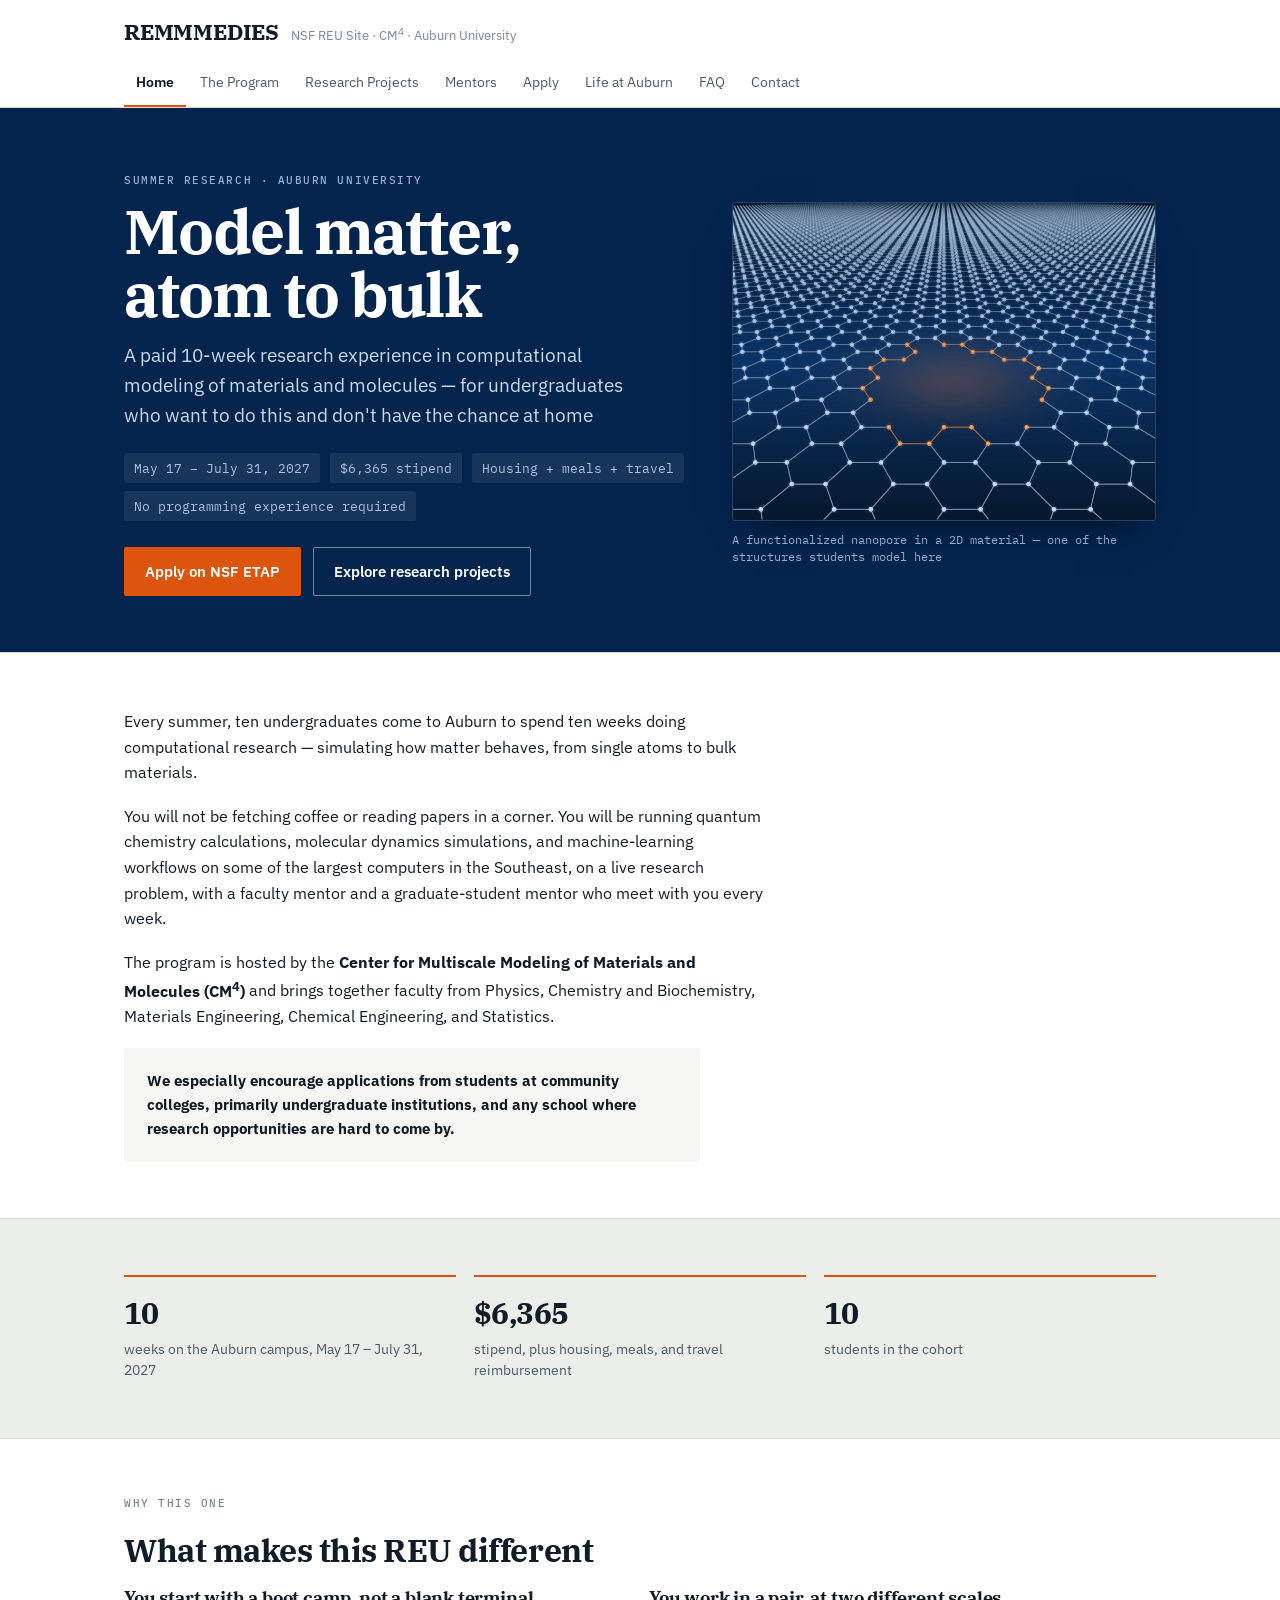
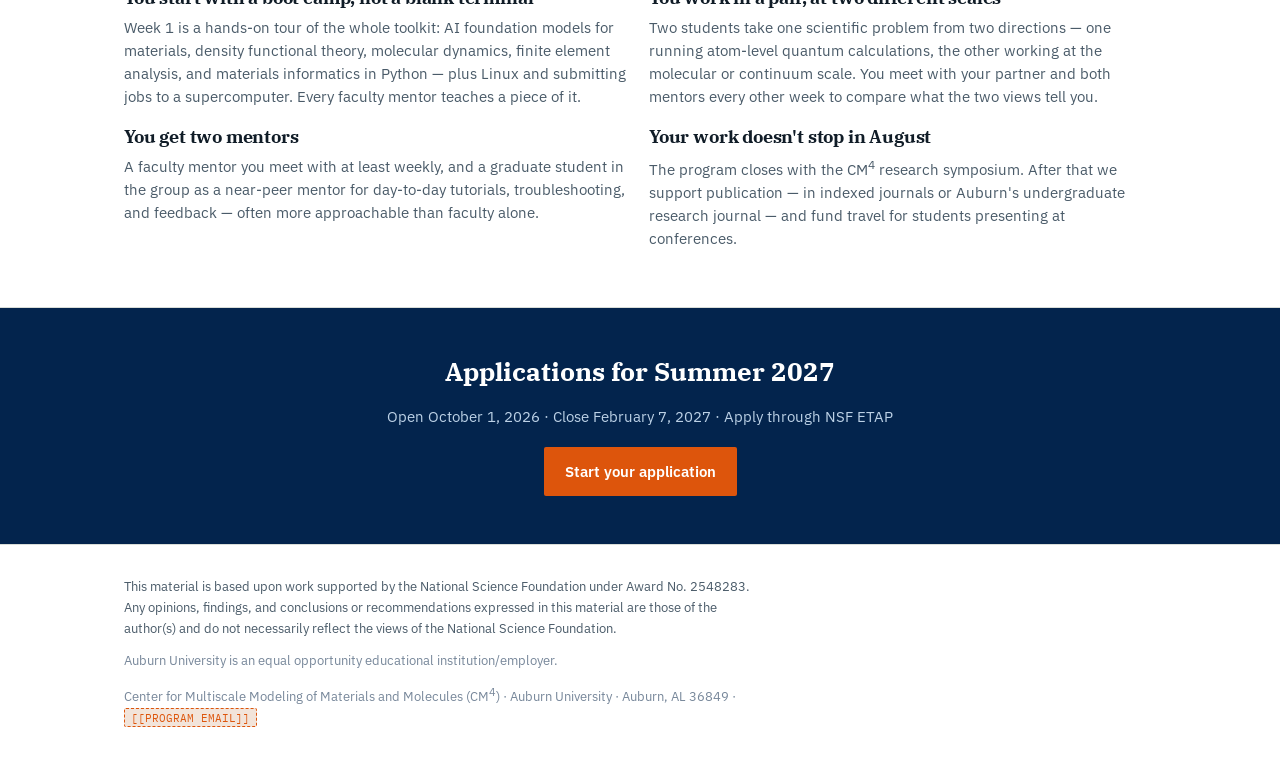
==== index.html @ 00c3725d "Add files via upload" ====
<!doctype html>
<html lang="en">
<head>
<meta charset="utf-8">
<meta name="viewport" content="width=device-width, initial-scale=1">
<title>REMMMEDIES REU at Auburn University · REMMMEDIES REU</title>
<meta name="description" content="A paid 10-week NSF REU in computational modeling of materials and molecules at Auburn University. $6,365 stipend, housing, meals and travel. No programming experience required.">
<meta property="og:title" content="REMMMEDIES REU at Auburn University · REMMMEDIES REU">
<meta property="og:description" content="A paid 10-week NSF REU in computational modeling of materials and molecules at Auburn University. $6,365 stipend, housing, meals and travel. No programming experience required.">
<meta property="og:type" content="website">
<meta name="theme-color" content="#03244D">
<link rel="icon" href="assets/img/favicon.svg" type="image/svg+xml">
<link rel="preconnect" href="https://fonts.googleapis.com">
<link rel="preconnect" href="https://fonts.gstatic.com" crossorigin>
<link rel="stylesheet" href="https://fonts.googleapis.com/css2?family=IBM+Plex+Mono:wght@400;500;600&family=IBM+Plex+Sans:wght@400;500;600;700&family=IBM+Plex+Serif:wght@400;600;700&display=swap">
<link rel="stylesheet" href="assets/css/site.css">
</head>
<body>
<a class="skip" href="#main">Skip to content</a>
<header class="mast">
  <div class="mast-inner">
    <a class="brand" href="index.html">
      <span class="mark">REMMMEDIES</span>
      <span class="sub">NSF REU Site · CM<sup>4</sup> · Auburn University</span>
    </a>
    <nav class="tabs" aria-label="Main">
      <a href="index.html" aria-current="page">Home</a>
      <a href="program.html">The Program</a>
      <a href="research.html">Research Projects</a>
      <a href="mentors.html">Mentors</a>
      <a href="apply.html">Apply</a>
      <a href="life.html">Life at Auburn</a>
      <a href="faq.html">FAQ</a>
      <a href="contact.html">Contact</a>
    </nav>
  </div>
</header>
<main id="main">

<div class="hero">
  <div class="hero-inner">
    <div>
      <p class="eyebrow">Summer research · Auburn University</p>
      <h1>Model matter,<br>atom to bulk</h1>
      <p class="tag">A paid 10-week research experience in computational modeling of materials and molecules — for undergraduates who want to do this and don't have the chance at home</p>
      <p class="factline">
        <span>May 17 &ndash; July 31, 2027</span>
        <span>$6,365 stipend</span>
        <span>Housing + meals + travel</span>
        <span>No programming experience required</span>
      </p>
      <p class="cta-row">
        <a class="btn btn-primary" href="apply.html">Apply on NSF ETAP</a>
        <a class="btn btn-ghost" href="research.html">Explore research projects</a>
      </p>
    </div>
    <figure class="heroart">
      <img src="assets/img/hero-lattice.jpg" width="1600" height="1200"
           alt="A rendered two-dimensional honeycomb lattice seen in perspective, with a circular nanopore at its centre whose rim atoms are chemically passivated.">
      <figcaption>A functionalized nanopore in a 2D material — one of the structures students model here</figcaption>
    </figure>
  </div>
</div>

<section class="band paper">
  <div class="wrap stack">
    <div class="narrow stack">
      <p>Every summer, ten undergraduates come to Auburn to spend ten weeks doing computational research — simulating how matter behaves, from single atoms to bulk materials.</p>
      <p>You will not be fetching coffee or reading papers in a corner. You will be running quantum chemistry calculations, molecular dynamics simulations, and machine-learning workflows on some of the largest computers in the Southeast, on a live research problem, with a faculty mentor and a graduate-student mentor who meet with you every week.</p>
      <p>The program is hosted by the <strong>Center for Multiscale Modeling of Materials and Molecules (CM<sup>4</sup>)</strong> and brings together faculty from Physics, Chemistry and Biochemistry, Materials Engineering, Chemical Engineering, and Statistics.</p>
    </div>
    <div class="callout warm narrow">
      <p><strong>We especially encourage applications from students at community colleges, primarily undergraduate institutions, and any school where research opportunities are hard to come by.</strong></p>
    </div>
  </div>
</section>

<section class="band tint">
  <div class="wrap">
    <div class="grid g3">
      <div class="stat"><span class="n">10</span><span class="l">weeks on the Auburn campus, May 17 &ndash; July 31, 2027</span></div>
      <div class="stat"><span class="n">$6,365</span><span class="l">stipend, plus housing, meals, and travel reimbursement</span></div>
      <div class="stat"><span class="n">10</span><span class="l">students in the cohort</span></div>
    </div>
  </div>
</section>

<section class="band paper">
  <div class="wrap stack">
    <p class="eyebrow">Why this one</p>
    <h2 class="sec">What makes this REU different</h2>
    <div class="grid g2">
      <div class="point">
        <h3>You start with a boot camp, not a blank terminal</h3>
        <p>Week 1 is a hands-on tour of the whole toolkit: AI foundation models for materials, density functional theory, molecular dynamics, finite element analysis, and materials informatics in Python — plus Linux and submitting jobs to a supercomputer. Every faculty mentor teaches a piece of it.</p>
      </div>
      <div class="point">
        <h3>You work in a pair, at two different scales</h3>
        <p>Two students take one scientific problem from two directions — one running atom-level quantum calculations, the other working at the molecular or continuum scale. You meet with your partner and both mentors every other week to compare what the two views tell you.</p>
      </div>
      <div class="point">
        <h3>You get two mentors</h3>
        <p>A faculty mentor you meet with at least weekly, and a graduate student in the group as a near-peer mentor for day-to-day tutorials, troubleshooting, and feedback — often more approachable than faculty alone.</p>
      </div>
      <div class="point">
        <h3>Your work doesn't stop in August</h3>
        <p>The program closes with the CM<sup>4</sup> research symposium. After that we support publication — in indexed journals or Auburn's undergraduate research journal — and fund travel for students presenting at conferences.</p>
      </div>
    </div>
  </div>
</section>

<section class="ctaband">
  <div class="wrap stack">
    <h2>Applications for Summer 2027</h2>
    <p>Open October 1, 2026 · Close February 7, 2027 · Apply through NSF ETAP</p>
    <p><a class="btn btn-primary" href="apply.html">Start your application</a></p>
  </div>
</section>
</main>
<footer class="site">
  <div class="wrap">
    <p class="ack">This material is based upon work supported by the National Science Foundation under Award No. 2548283. Any opinions, findings, and conclusions or recommendations expressed in this material are those of the author(s) and do not necessarily reflect the views of the National Science Foundation.</p>
    <p>Auburn University is an equal opportunity educational institution/employer.</p>
    <p>Center for Multiscale Modeling of Materials and Molecules (CM<sup>4</sup>) · Auburn University · Auburn, AL 36849 · <span class="ph">[[PROGRAM EMAIL]]</span></p>
  </div>
</footer>
</body>
</html>
---- assets/css/site.css ----
/* ==========================================================================
   REMMMEDIES REU — site styles
   Palette: Auburn navy #03244D, Auburn orange #DD550C, cool-neutral grounds.
   Type:    IBM Plex Serif (headings) / IBM Plex Sans (body) / IBM Plex Mono (data)
   Themes:  light by default, dark via prefers-color-scheme.
   ========================================================================== */

:root{
  --ground:#F6F6F3;
  --surface:#FFFFFF;
  --surface-2:#ECEEEA;
  --ink:#101C27;
  --ink-2:#4A5B69;
  --ink-3:#77879A;
  --navy:#03244D;
  --orange:#DD550C;
  --orange-hover:#C44A09;
  --orange-soft:#F2E4DA;
  --rule:#D9DDD8;
  --rule-strong:#B9C0BC;
  --hero-bg:#03244D;
  --link:#0C3A73;
  --maxw:1080px;
}

@media (prefers-color-scheme: dark){
  :root{
    --ground:#0B131A;
    --surface:#121C25;
    --surface-2:#182430;
    --ink:#E7ECEF;
    --ink-2:#A8B6C1;
    --ink-3:#7D8D9B;
    --navy:#8FB6E8;
    --orange:#FF8447;
    --orange-hover:#FF9A67;
    --orange-soft:#33221A;
    --rule:#243441;
    --rule-strong:#33475A;
    --hero-bg:#0A1E33;
    --link:#8FB6E8;
  }
}

*{box-sizing:border-box}

html{scroll-behavior:smooth}
@media (prefers-reduced-motion:reduce){
  html{scroll-behavior:auto}
  *{animation:none !important;transition:none !important}
}

body{
  margin:0;
  background:var(--ground);
  color:var(--ink);
  font-family:"IBM Plex Sans",-apple-system,BlinkMacSystemFont,"Segoe UI",Roboto,sans-serif;
  font-size:16px;
  line-height:1.6;
  -webkit-font-smoothing:antialiased;
}

h1,h2,h3,h4{
  font-family:"IBM Plex Serif",Georgia,"Times New Roman",serif;
  margin:0;line-height:1.2;text-wrap:balance;
}
p{margin:0}
img{max-width:100%;height:auto}

a{color:var(--link);text-decoration-thickness:1px;text-underline-offset:2px}
a:hover{text-decoration-thickness:2px}

:focus-visible{outline:2px solid var(--orange);outline-offset:3px;border-radius:2px}

.visually-hidden{
  position:absolute;width:1px;height:1px;padding:0;margin:-1px;
  overflow:hidden;clip:rect(0 0 0 0);white-space:nowrap;border:0;
}

.skip{
  position:absolute;left:-9999px;top:0;z-index:100;
  background:var(--orange);color:#fff;padding:10px 16px;font-weight:600;
}
.skip:focus{left:0}

/* ---------- layout helpers ---------- */
.wrap{max-width:var(--maxw);margin:0 auto;padding:0 24px}
.stack{display:flex;flex-direction:column;gap:18px}
.narrow{max-width:64ch}
.grid{display:grid;gap:18px}
.g2{grid-template-columns:1fr}
.g3{grid-template-columns:1fr}
.g4{grid-template-columns:repeat(2,1fr)}
@media(min-width:700px){
  .g2{grid-template-columns:1fr 1fr}
  .g3{grid-template-columns:repeat(3,1fr)}
}
@media(min-width:900px){
  .g4{grid-template-columns:repeat(4,1fr)}
}

.eyebrow{
  font-family:"IBM Plex Mono",ui-monospace,SFMono-Regular,Menlo,monospace;
  font-size:11px;font-weight:500;letter-spacing:.14em;
  text-transform:uppercase;color:var(--ink-3);
}
h1.sec,h2.sec{font-size:clamp(24px,3.2vw,32px);letter-spacing:-.015em}
h3.sub{font-size:19px;letter-spacing:-.01em}
.lede{font-size:18px;color:var(--ink-2);max-width:62ch}
.fineprint{font-size:13px;color:var(--ink-3)}

/* ---------- masthead ---------- */
.mast{
  background:var(--surface);
  border-bottom:1px solid var(--rule);
  position:sticky;top:0;z-index:20;
}
.mast-inner{
  max-width:var(--maxw);margin:0 auto;padding:14px 24px 0;
  display:flex;flex-direction:column;gap:12px;
}
.brand{
  display:flex;align-items:baseline;gap:12px;flex-wrap:wrap;
  text-decoration:none;color:inherit;
}
.brand:hover{text-decoration:none}
.brand .mark{
  font-family:"IBM Plex Serif",serif;font-weight:700;font-size:22px;
  letter-spacing:-.01em;color:var(--ink);
}
.brand .sub{font-size:12.5px;color:var(--ink-3)}

nav.tabs{display:flex;gap:2px;overflow-x:auto;scrollbar-width:none;-webkit-overflow-scrolling:touch}
nav.tabs::-webkit-scrollbar{display:none}
nav.tabs a{
  font-size:14px;color:var(--ink-2);text-decoration:none;
  padding:10px 12px 11px;white-space:nowrap;
  border-bottom:2px solid transparent;
}
nav.tabs a:hover{color:var(--ink);text-decoration:none}
nav.tabs a[aria-current="page"]{color:var(--ink);border-bottom-color:var(--orange);font-weight:600}

/* ---------- bands ---------- */
.band{padding:56px 0;border-bottom:1px solid var(--rule)}
.band.tint{background:var(--surface-2)}
.band.paper{background:var(--surface)}

/* ---------- hero ---------- */
.hero{background:var(--hero-bg);border-bottom:1px solid var(--rule)}
.hero-inner{
  max-width:var(--maxw);margin:0 auto;padding:52px 24px 44px;
  display:grid;gap:34px;grid-template-columns:1fr;
}
@media(min-width:900px){
  .hero-inner{grid-template-columns:1.15fr .85fr;align-items:center;padding:64px 24px 56px}
}
.hero .eyebrow{color:#93B4D8}
.hero h1{font-size:clamp(38px,6vw,62px);letter-spacing:-.03em;color:#fff;line-height:1.02;margin-top:10px}
.hero .tag{font-size:19px;color:#CBDAEA;max-width:46ch;margin-top:14px}

.factline{
  display:flex;flex-wrap:wrap;gap:8px 10px;margin-top:22px;
  font-family:"IBM Plex Mono",monospace;font-size:12.5px;color:#A9C4DE;
}
.factline > span{background:rgba(255,255,255,.08);padding:5px 10px;border-radius:2px}
.hero .factline .ph{background:rgba(221,85,12,.18);color:#FFB489;border-color:#FFB489}

.cta-row{display:flex;flex-wrap:wrap;gap:12px;margin-top:26px}

.btn{
  display:inline-block;font-size:14.5px;font-weight:600;font-family:inherit;
  padding:12px 20px;border-radius:2px;text-decoration:none;
  border:1px solid transparent;cursor:pointer;
}
.btn:hover{text-decoration:none}
.btn-primary{background:var(--orange);color:#fff}
.btn-primary:hover{background:var(--orange-hover);color:#fff}
.btn-ghost{background:transparent;color:#fff;border-color:rgba(255,255,255,.45)}
.btn-ghost:hover{background:rgba(255,255,255,.1);color:#fff}

/* ---------- hero artwork ---------- */
.heroart{margin:0;display:flex;flex-direction:column;gap:10px}
.heroart img{
  display:block;width:100%;height:auto;border-radius:3px;
  border:1px solid rgba(255,255,255,.14);
  box-shadow:0 18px 40px -22px rgba(0,0,0,.75);
}
.heroart figcaption{
  font-family:"IBM Plex Mono",monospace;font-size:11.5px;line-height:1.5;
  color:#8FAECD;
}

/* ---------- scale ladder ---------- */
.ladder{
  border:1px solid rgba(255,255,255,.16);
  background:rgba(255,255,255,.04);
  padding:20px;border-radius:3px;
}
.ladder .cap{
  font-family:"IBM Plex Mono",monospace;font-size:10.5px;letter-spacing:.12em;
  text-transform:uppercase;color:#8FAECD;margin-bottom:14px;
}
.rung{
  display:grid;grid-template-columns:74px 1fr;gap:12px;align-items:center;
  padding:9px 0;border-top:1px solid rgba(255,255,255,.1);
}
.rung:first-of-type{border-top:0}
.rung .u{font-family:"IBM Plex Mono",monospace;font-size:11.5px;color:#8FAECD;text-align:right}
.rung .m{font-size:13.5px;color:#E4EDF6}
.rung .m em{
  display:block;font-style:normal;font-size:11.5px;color:#93B4D8;
  font-family:"IBM Plex Mono",monospace;
}

/* ---------- stats ---------- */
.stat{border-top:2px solid var(--orange);padding-top:12px;display:flex;flex-direction:column}
.stat .n{
  font-family:"IBM Plex Serif",serif;font-size:30px;font-weight:700;
  letter-spacing:-.02em;font-variant-numeric:tabular-nums;
}
.stat .l{font-size:13.5px;color:var(--ink-2);margin-top:2px}

/* ---------- points ---------- */
.point{display:flex;flex-direction:column;gap:7px}
.point h3{font-size:18px;letter-spacing:-.01em}
.point p{font-size:14.5px;color:var(--ink-2)}

/* ---------- project / step cards ---------- */
.proj{
  background:var(--surface);border:1px solid var(--rule);border-radius:3px;
  padding:20px;display:flex;flex-direction:column;gap:10px;
}
.band.paper .proj{background:var(--ground)}
.proj .num{font-family:"IBM Plex Mono",monospace;font-size:11px;letter-spacing:.12em;color:var(--orange)}
.proj h3{font-size:17.5px;line-height:1.25}
.proj .who{font-size:13px;color:var(--ink-2)}
.proj .meth{font-family:"IBM Plex Mono",monospace;font-size:11.5px;color:var(--ink-3);line-height:1.5}
.proj .d{font-size:14px;color:var(--ink-2)}

/* ---------- people ---------- */
.peoplecol{display:flex;flex-direction:column}
.person{display:flex;gap:14px;align-items:flex-start;padding:14px 0;border-top:1px solid var(--rule)}
.person:first-child{border-top:0}
.avatar{
  width:44px;height:44px;flex:none;border-radius:50%;
  background:var(--surface-2);border:1px solid var(--rule-strong);
  display:grid;place-items:center;
  font-family:"IBM Plex Mono",monospace;font-size:13px;font-weight:600;color:var(--ink-3);
}
.band.tint .avatar{background:var(--surface)}
.pbody{display:flex;flex-direction:column}
.person .nm{font-weight:600;font-size:15px}
.person .rl{font-size:13px;color:var(--ink-3)}
.person .bi{font-size:13.5px;color:var(--ink-2);margin-top:4px}

.lead-card{
  background:var(--surface);border:1px solid var(--rule);
  border-left:3px solid var(--orange);border-radius:2px;padding:16px 18px;
}
.lead-card .nm{font-weight:600;font-size:15px}
.lead-card .role{
  color:var(--orange);font-family:"IBM Plex Mono",monospace;font-size:11.5px;
  letter-spacing:.08em;text-transform:uppercase;margin:4px 0 8px;
}
.lead-card .bi{font-size:13.5px;color:var(--ink-2)}

/* ---------- tables ---------- */
.tablewrap{overflow-x:auto;border:1px solid var(--rule);border-radius:3px;background:var(--surface)}
.band.paper .tablewrap{background:var(--ground)}
table{border-collapse:collapse;width:100%;min-width:600px;font-size:14px}
th,td{text-align:left;padding:10px 14px;border-bottom:1px solid var(--rule);vertical-align:top}
thead th{
  font-family:"IBM Plex Mono",monospace;font-size:11px;letter-spacing:.1em;
  text-transform:uppercase;color:var(--ink-3);font-weight:500;background:var(--surface-2);
}
tbody tr:last-child td{border-bottom:0}
td.wk{font-family:"IBM Plex Mono",monospace;color:var(--ink-3);font-variant-numeric:tabular-nums;width:64px}

/* ---------- key / value ---------- */
.kv{
  border:1px solid var(--rule);border-radius:3px;background:var(--surface);
  max-width:560px;display:flex;flex-direction:column;
}
.band.paper .kv{background:var(--ground)}
.kv > div{
  display:flex;justify-content:space-between;gap:16px;
  padding:12px 16px;border-bottom:1px solid var(--rule);font-size:14.5px;
}
.kv > div:last-child{border-bottom:0}
.kv .k{color:var(--ink-2)}
.kv .v{font-family:"IBM Plex Mono",monospace;font-weight:500;text-align:right}

/* ---------- lists ---------- */
ul.clean{margin:0;padding-left:1.1em;display:flex;flex-direction:column;gap:7px;font-size:15px;color:var(--ink-2)}
ul.clean li::marker{color:var(--orange)}

ul.tick{list-style:none;margin:0;padding:0;display:flex;flex-direction:column;gap:10px;font-size:15px;max-width:66ch}
ul.tick li{position:relative;padding-left:28px;color:var(--ink-2)}
ul.tick li::before{
  content:"\2192";position:absolute;left:0;top:0;
  color:var(--orange);font-family:"IBM Plex Mono",monospace;
}

/* ---------- callouts ---------- */
.callout{background:var(--surface);border:1px solid var(--rule);border-radius:3px;padding:20px 22px;font-size:15px}
.band.paper .callout{background:var(--ground)}
.callout.warm{background:var(--orange-soft);border-color:transparent;color:var(--ink)}
.callout .d{font-size:14px;color:var(--ink-2);margin-top:10px}
.bigmono{font-size:19px;font-family:"IBM Plex Mono",monospace;margin-top:6px;display:inline-block}
.addr{font-size:14.5px;color:var(--ink-2);margin-top:6px}

/* ---------- FAQ ---------- */
.faqlist{max-width:74ch}
details.faq{border-bottom:1px solid var(--rule)}
details.faq summary{
  cursor:pointer;padding:14px 0;font-weight:600;font-size:15.5px;list-style:none;
  display:flex;justify-content:space-between;gap:16px;align-items:baseline;
}
details.faq summary::-webkit-details-marker{display:none}
details.faq summary::after{
  content:"+";font-family:"IBM Plex Mono",monospace;color:var(--orange);
  font-weight:400;font-size:17px;
}
details.faq[open] summary::after{content:"\2013"}
details.faq p{padding:0 0 16px;font-size:14.5px;color:var(--ink-2);max-width:70ch}

/* ---------- CTA band ---------- */
.ctaband{background:var(--hero-bg);padding:48px 0;text-align:center}
.ctaband .wrap{align-items:center}
.ctaband h2{color:#fff;font-size:26px}
.ctaband p{color:#BCD1E6;font-size:15px}

/* ---------- placeholders ----------
   Every [[TOKEN]] left in the site is wrapped in .ph so it is impossible to
   miss. Delete this rule once all placeholders are filled in — or better,
   just make sure none remain.                                              */
.ph{
  font-family:"IBM Plex Mono",monospace;font-size:.88em;
  background:var(--orange-soft);color:var(--orange);
  padding:1px 6px;border-radius:2px;border:1px dashed var(--orange);
  white-space:nowrap;
}

/* ---------- footer ---------- */
footer.site{
  background:var(--surface);border-top:1px solid var(--rule);
  padding:32px 0 44px;font-size:13px;color:var(--ink-3);
}
footer.site .wrap{display:flex;flex-direction:column;gap:12px}
footer.site p{max-width:80ch}
footer.site .ack{color:var(--ink-2)}

/* ---------- 404 ---------- */
.notfound{padding:90px 0;text-align:center}
.notfound h1{font-size:clamp(30px,6vw,52px);letter-spacing:-.02em}
.notfound p{color:var(--ink-2);margin-top:12px}
.notfound .cta-row{justify-content:center}

/* ---------- print ---------- */
@media print{
  .mast,.ctaband,.skip{display:none}
  body{background:#fff;color:#000}
  .band{border:0;padding:20px 0}
}
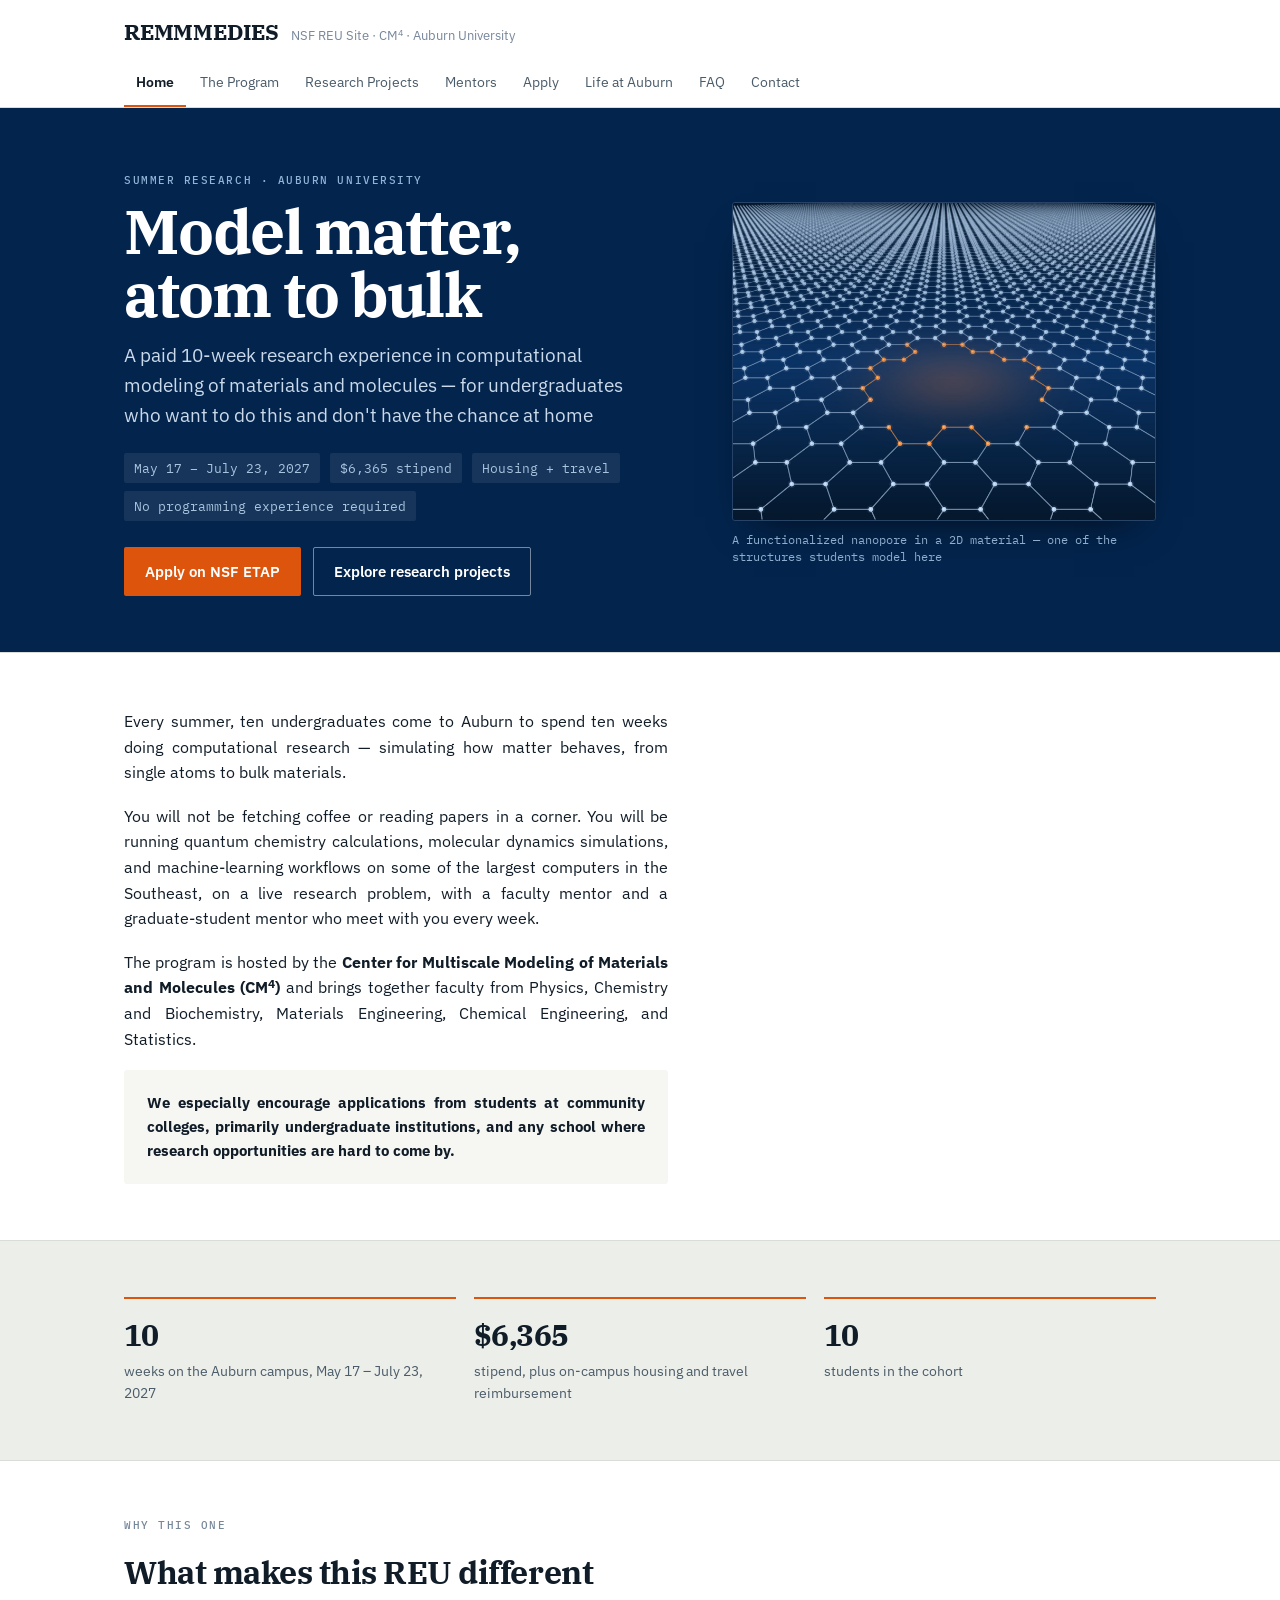
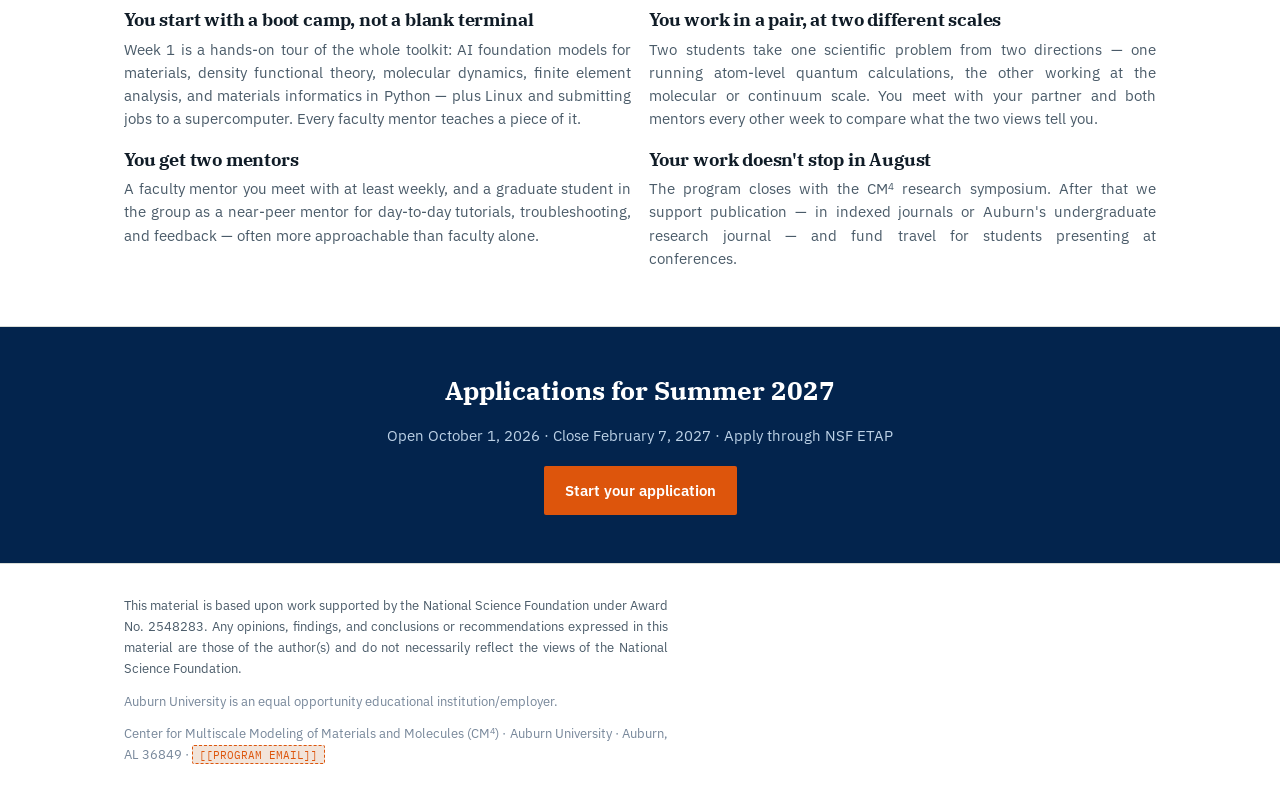
==== commit 7d066ca4: "Add files via upload" ====
--- a/index.html
+++ b/index.html
@@ -4,9 +4,9 @@
 <meta charset="utf-8">
 <meta name="viewport" content="width=device-width, initial-scale=1">
 <title>REMMMEDIES REU at Auburn University · REMMMEDIES REU</title>
-<meta name="description" content="A paid 10-week NSF REU in computational modeling of materials and molecules at Auburn University. $6,365 stipend, housing, meals and travel. No programming experience required.">
+<meta name="description" content="A paid 10-week NSF REU in computational modeling of materials and molecules at Auburn University. $6,365 stipend, on-campus housing and travel reimbursement. No programming experience required.">
 <meta property="og:title" content="REMMMEDIES REU at Auburn University · REMMMEDIES REU">
-<meta property="og:description" content="A paid 10-week NSF REU in computational modeling of materials and molecules at Auburn University. $6,365 stipend, housing, meals and travel. No programming experience required.">
+<meta property="og:description" content="A paid 10-week NSF REU in computational modeling of materials and molecules at Auburn University. $6,365 stipend, on-campus housing and travel reimbursement. No programming experience required.">
 <meta property="og:type" content="website">
 <meta name="theme-color" content="#03244D">
 <link rel="icon" href="assets/img/favicon.svg" type="image/svg+xml">
@@ -44,9 +44,9 @@
       <h1>Model matter,<br>atom to bulk</h1>
       <p class="tag">A paid 10-week research experience in computational modeling of materials and molecules — for undergraduates who want to do this and don't have the chance at home</p>
       <p class="factline">
-        <span>May 17 &ndash; July 31, 2027</span>
+        <span>May 17 &ndash; July 23, 2027</span>
         <span>$6,365 stipend</span>
-        <span>Housing + meals + travel</span>
+        <span>Housing + travel</span>
         <span>No programming experience required</span>
       </p>
       <p class="cta-row">
@@ -78,8 +78,8 @@
 <section class="band tint">
   <div class="wrap">
     <div class="grid g3">
-      <div class="stat"><span class="n">10</span><span class="l">weeks on the Auburn campus, May 17 &ndash; July 31, 2027</span></div>
-      <div class="stat"><span class="n">$6,365</span><span class="l">stipend, plus housing, meals, and travel reimbursement</span></div>
+      <div class="stat"><span class="n">10</span><span class="l">weeks on the Auburn campus, May 17 &ndash; July 23, 2027</span></div>
+      <div class="stat"><span class="n">$6,365</span><span class="l">stipend, plus on-campus housing and travel reimbursement</span></div>
       <div class="stat"><span class="n">10</span><span class="l">students in the cohort</span></div>
     </div>
   </div>
--- a/assets/css/site.css
+++ b/assets/css/site.css
@@ -21,6 +21,9 @@
   --hero-bg:#03244D;
   --link:#0C3A73;
   --maxw:1080px;
+  /* one shared measure for every column of running text, so the text
+     column is the same width on every page regardless of type size */
+  --measure:34rem;
 }
 
 @media (prefers-color-scheme: dark){
@@ -83,10 +86,18 @@
 }
 .skip:focus{left:0}
 
+/* Superscripts (CM4) sit inline without disturbing line height. */
+sup{font-size:.72em;line-height:0;vertical-align:.42em}
+
 /* ---------- layout helpers ---------- */
 .wrap{max-width:var(--maxw);margin:0 auto;padding:0 24px}
 .stack{display:flex;flex-direction:column;gap:18px}
-.narrow{max-width:64ch}
+.narrow{max-width:var(--measure)}
+/* .narrow applied to the container itself would shrink .wrap and centre the
+   whole section, pushing it inward from every other section's left edge.
+   Keep the container full width and constrain its children instead. */
+.wrap.narrow{max-width:var(--maxw)}
+.wrap.narrow > *{max-width:var(--measure)}
 .grid{display:grid;gap:18px}
 .g2{grid-template-columns:1fr}
 .g3{grid-template-columns:1fr}
@@ -106,8 +117,25 @@
 }
 h1.sec,h2.sec{font-size:clamp(24px,3.2vw,32px);letter-spacing:-.015em}
 h3.sub{font-size:19px;letter-spacing:-.01em}
-.lede{font-size:18px;color:var(--ink-2);max-width:62ch}
+.lede{font-size:18px;color:var(--ink-2);max-width:var(--measure)}
 .fineprint{font-size:13px;color:var(--ink-3)}
+
+/* Running prose is justified with hyphenation on, so every text block has the
+   same flush right edge and blocks read as the same size page to page.
+   Headings, labels, nav, tables and mono text stay ragged. */
+.lede,
+.narrow p,
+.point p,
+.proj .d,
+.callout p,
+details.faq p,
+details.projdet p,
+footer.site p{
+  text-align:justify;
+  text-justify:inter-word;
+  hyphens:auto;
+  -webkit-hyphens:auto;
+}
 
 /* ---------- masthead ---------- */
 .mast{
@@ -236,6 +264,36 @@
 .proj .who{font-size:13px;color:var(--ink-2)}
 .proj .meth{font-family:"IBM Plex Mono",monospace;font-size:11.5px;color:var(--ink-3);line-height:1.5}
 .proj .d{font-size:14px;color:var(--ink-2)}
+
+/* Uniform card headers: reserve two lines for the title, the mentor list and
+   the methods line, so every collapsed card is the same height and the
+   "Project details" toggles line up across the grid. */
+.projgrid .proj h3{min-height:2.5em}
+.projgrid .proj .who{min-height:3.2em}
+.projgrid .proj .meth{min-height:3em}
+.projgrid .proj > details{margin-top:auto}
+
+/* Project cards size to their own content, so expanding one does not stretch
+   its neighbour in the same grid row. */
+.projgrid{align-items:start}
+
+/* Collapsible project descriptions — native <details>, no JavaScript. */
+details.projdet summary{
+  cursor:pointer;list-style:none;
+  display:inline-flex;align-items:center;gap:7px;
+  font-family:"IBM Plex Mono",monospace;font-size:11px;font-weight:500;
+  letter-spacing:.12em;text-transform:uppercase;color:var(--orange);
+  padding:2px 0;
+}
+details.projdet summary::-webkit-details-marker{display:none}
+details.projdet summary::after{
+  content:"+";font-size:15px;line-height:1;font-weight:400;
+  position:relative;top:-1px;
+}
+details.projdet[open] summary::after{content:"\2013"}
+details.projdet summary:hover{text-decoration:underline;text-underline-offset:3px}
+details.projdet[open] summary{margin-bottom:12px}
+details.projdet .d + .d{margin-top:10px}
 
 /* ---------- people ---------- */
 .peoplecol{display:flex;flex-direction:column}
@@ -294,7 +352,7 @@
 ul.clean{margin:0;padding-left:1.1em;display:flex;flex-direction:column;gap:7px;font-size:15px;color:var(--ink-2)}
 ul.clean li::marker{color:var(--orange)}
 
-ul.tick{list-style:none;margin:0;padding:0;display:flex;flex-direction:column;gap:10px;font-size:15px;max-width:66ch}
+ul.tick{list-style:none;margin:0;padding:0;display:flex;flex-direction:column;gap:10px;font-size:15px;max-width:var(--measure)}
 ul.tick li{position:relative;padding-left:28px;color:var(--ink-2)}
 ul.tick li::before{
   content:"\2192";position:absolute;left:0;top:0;
@@ -310,7 +368,7 @@
 .addr{font-size:14.5px;color:var(--ink-2);margin-top:6px}
 
 /* ---------- FAQ ---------- */
-.faqlist{max-width:74ch}
+.faqlist{max-width:var(--measure)}
 details.faq{border-bottom:1px solid var(--rule)}
 details.faq summary{
   cursor:pointer;padding:14px 0;font-weight:600;font-size:15.5px;list-style:none;
@@ -322,7 +380,7 @@
   font-weight:400;font-size:17px;
 }
 details.faq[open] summary::after{content:"\2013"}
-details.faq p{padding:0 0 16px;font-size:14.5px;color:var(--ink-2);max-width:70ch}
+details.faq p{padding:0 0 16px;font-size:14.5px;color:var(--ink-2)}
 
 /* ---------- CTA band ---------- */
 .ctaband{background:var(--hero-bg);padding:48px 0;text-align:center}
@@ -347,7 +405,7 @@
   padding:32px 0 44px;font-size:13px;color:var(--ink-3);
 }
 footer.site .wrap{display:flex;flex-direction:column;gap:12px}
-footer.site p{max-width:80ch}
+footer.site p{max-width:var(--measure)}
 footer.site .ack{color:var(--ink-2)}
 
 /* ---------- 404 ---------- */
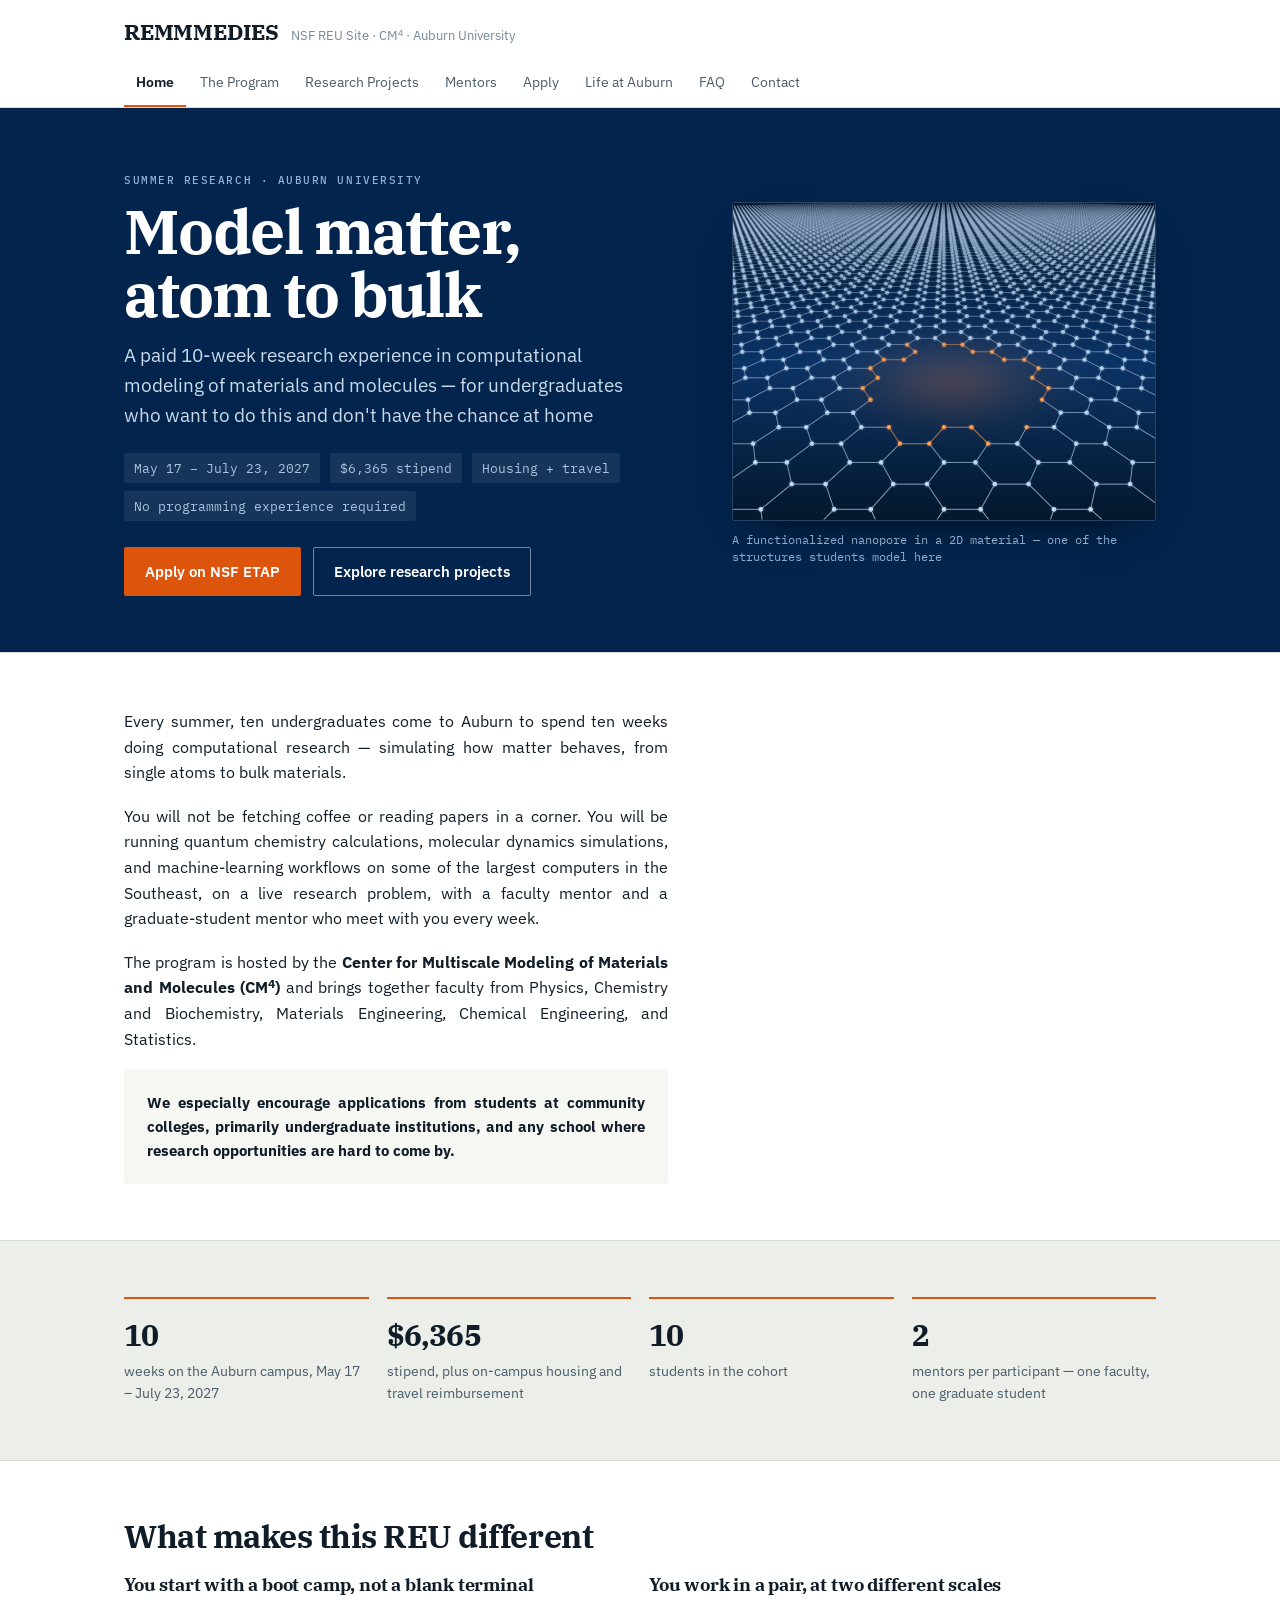
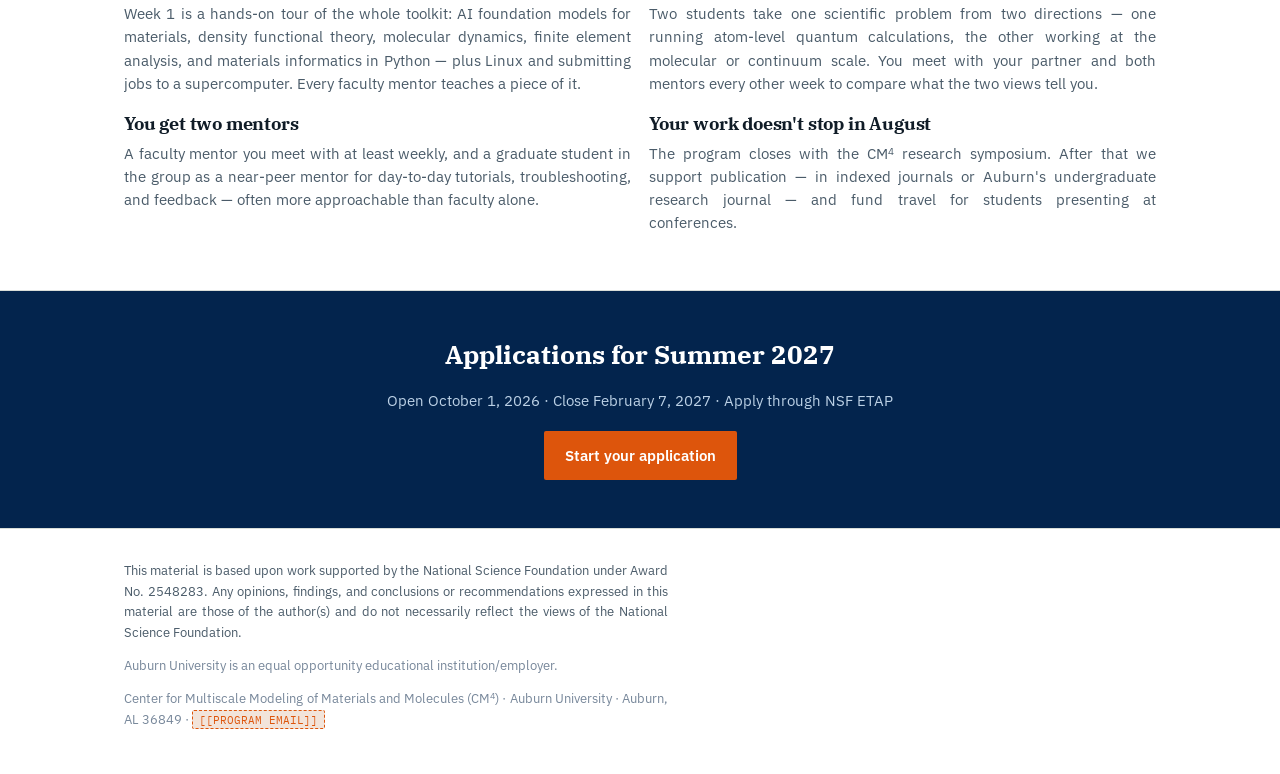
==== commit 21ab6cc8: "Add files via upload" ====
--- a/index.html
+++ b/index.html
@@ -77,17 +77,17 @@
 
 <section class="band tint">
   <div class="wrap">
-    <div class="grid g3">
+    <div class="grid g4">
       <div class="stat"><span class="n">10</span><span class="l">weeks on the Auburn campus, May 17 &ndash; July 23, 2027</span></div>
       <div class="stat"><span class="n">$6,365</span><span class="l">stipend, plus on-campus housing and travel reimbursement</span></div>
       <div class="stat"><span class="n">10</span><span class="l">students in the cohort</span></div>
+      <div class="stat"><span class="n">2</span><span class="l">mentors per participant &mdash; one faculty, one graduate student</span></div>
     </div>
   </div>
 </section>
 
 <section class="band paper">
   <div class="wrap stack">
-    <p class="eyebrow">Why this one</p>
     <h2 class="sec">What makes this REU different</h2>
     <div class="grid g2">
       <div class="point">
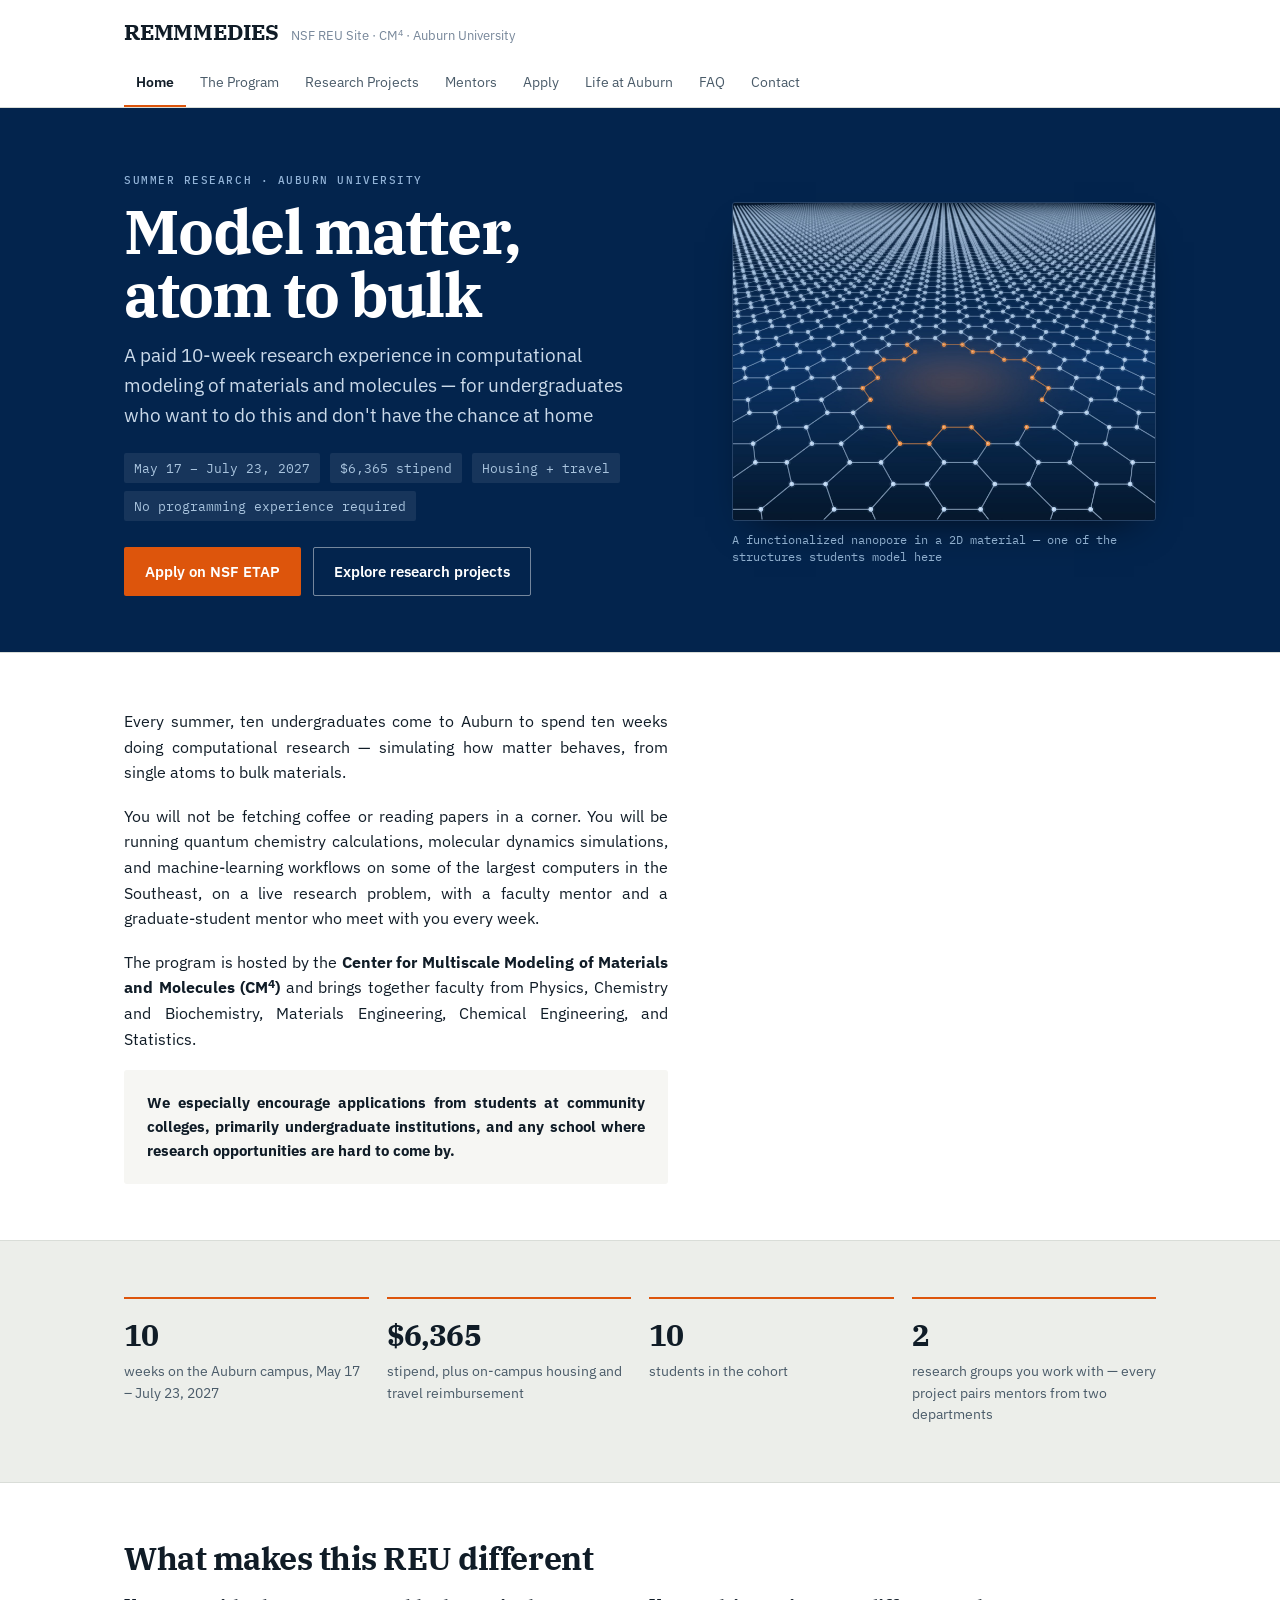
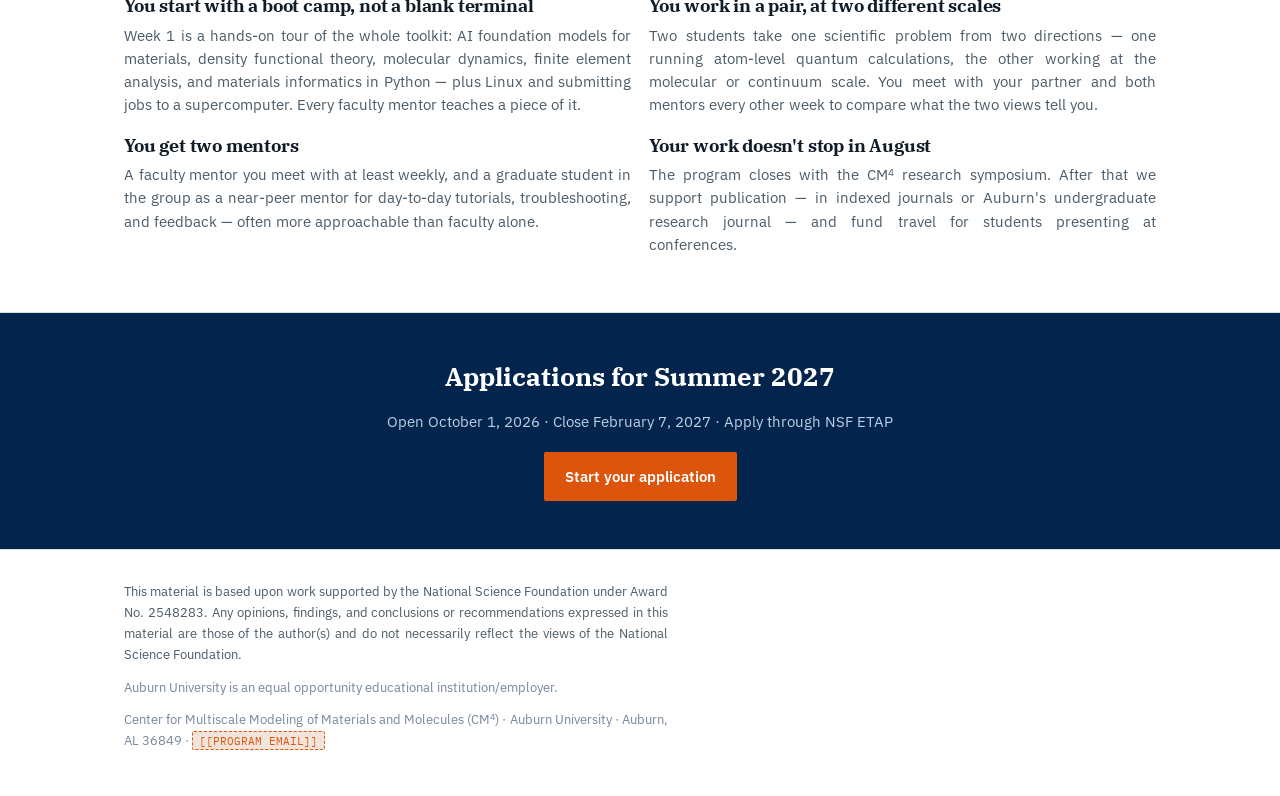
==== commit eb1ccf5d: "Add files via upload" ====
--- a/index.html
+++ b/index.html
@@ -81,7 +81,7 @@
       <div class="stat"><span class="n">10</span><span class="l">weeks on the Auburn campus, May 17 &ndash; July 23, 2027</span></div>
       <div class="stat"><span class="n">$6,365</span><span class="l">stipend, plus on-campus housing and travel reimbursement</span></div>
       <div class="stat"><span class="n">10</span><span class="l">students in the cohort</span></div>
-      <div class="stat"><span class="n">2</span><span class="l">mentors per participant &mdash; one faculty, one graduate student</span></div>
+      <div class="stat"><span class="n">2</span><span class="l">research groups you work with &mdash; every project pairs mentors from two departments</span></div>
     </div>
   </div>
 </section>
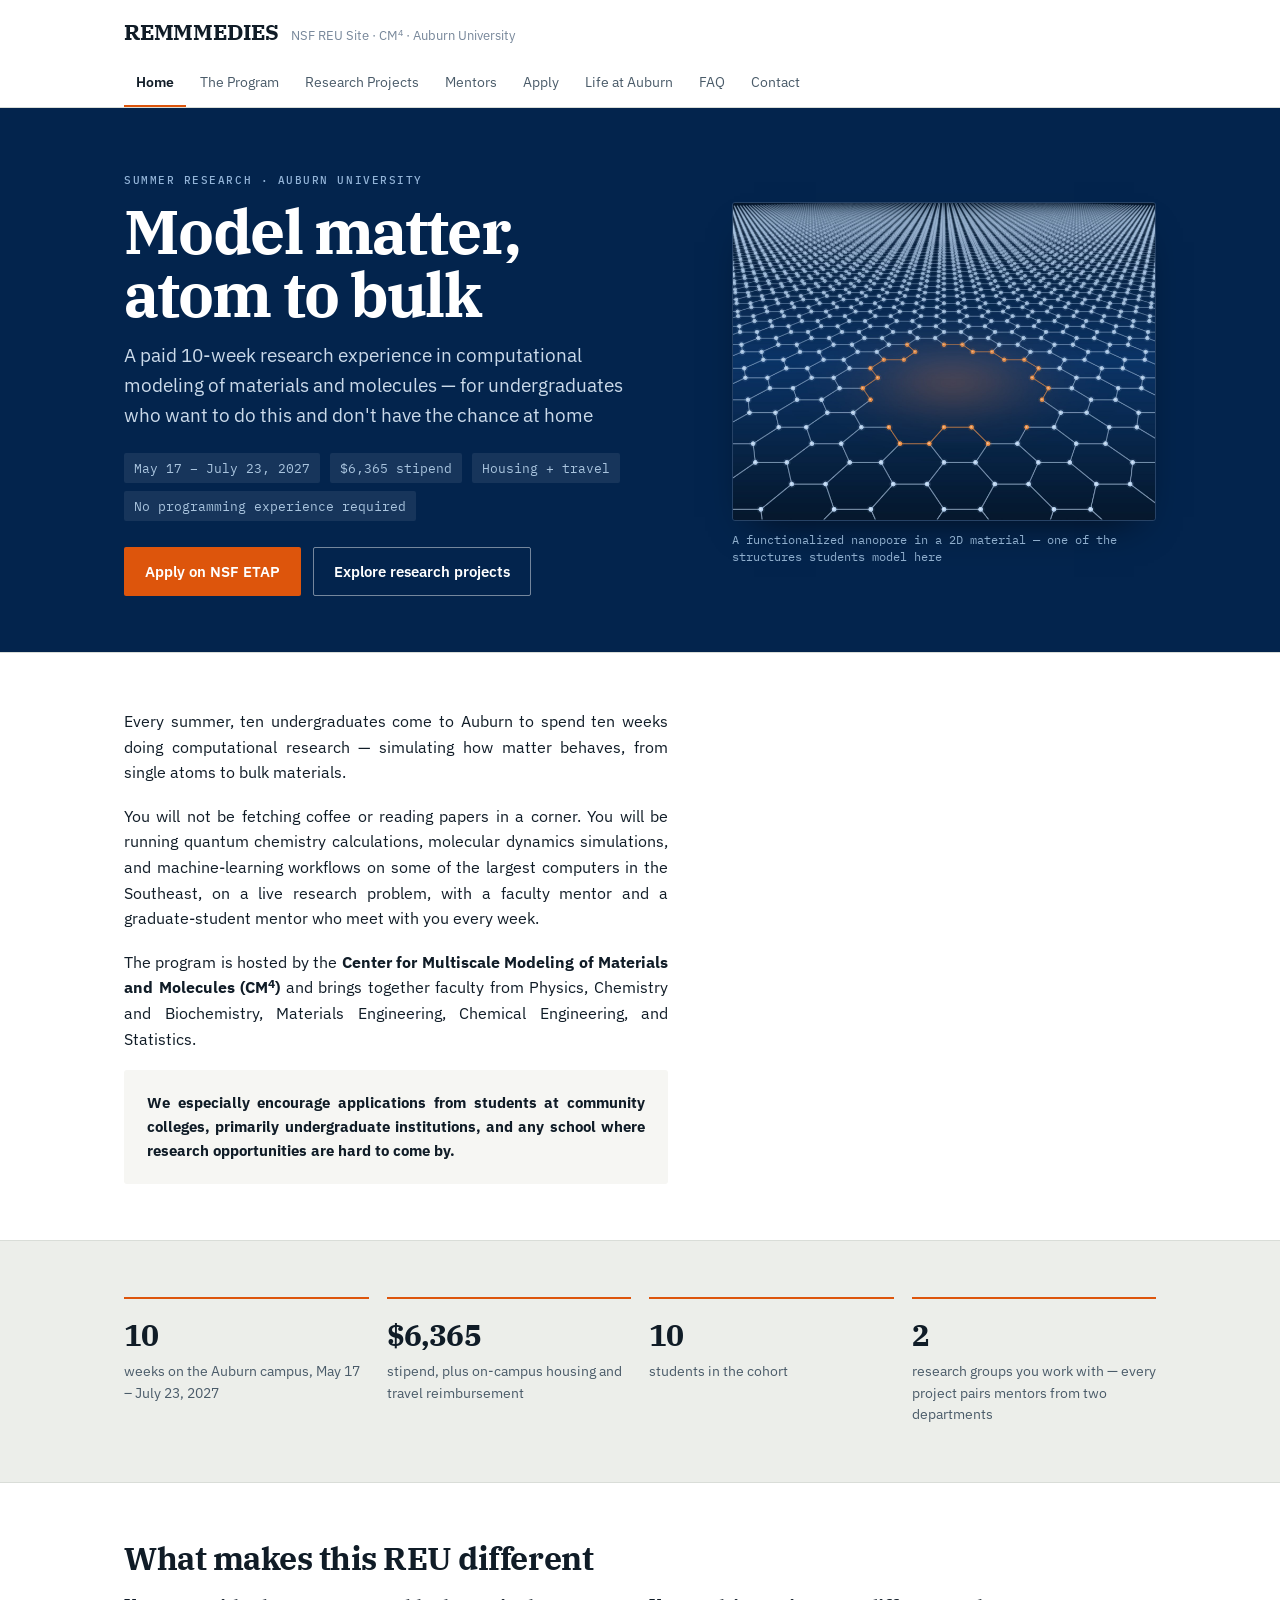
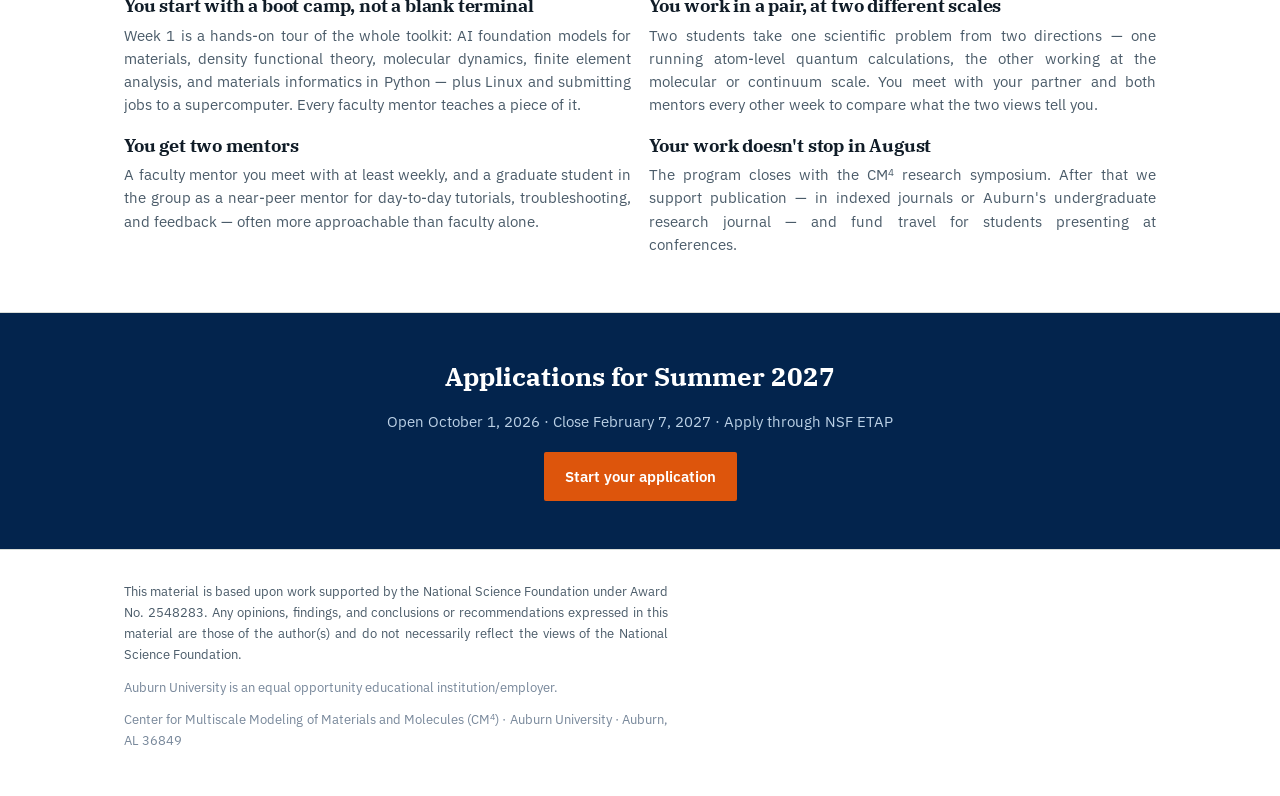
==== commit a27be987: "Add files via upload" ====
--- a/index.html
+++ b/index.html
@@ -122,7 +122,7 @@
   <div class="wrap">
     <p class="ack">This material is based upon work supported by the National Science Foundation under Award No. 2548283. Any opinions, findings, and conclusions or recommendations expressed in this material are those of the author(s) and do not necessarily reflect the views of the National Science Foundation.</p>
     <p>Auburn University is an equal opportunity educational institution/employer.</p>
-    <p>Center for Multiscale Modeling of Materials and Molecules (CM<sup>4</sup>) · Auburn University · Auburn, AL 36849 · <span class="ph">[[PROGRAM EMAIL]]</span></p>
+    <p>Center for Multiscale Modeling of Materials and Molecules (CM<sup>4</sup>) · Auburn University · Auburn, AL 36849</p>
   </div>
 </footer>
 </body>
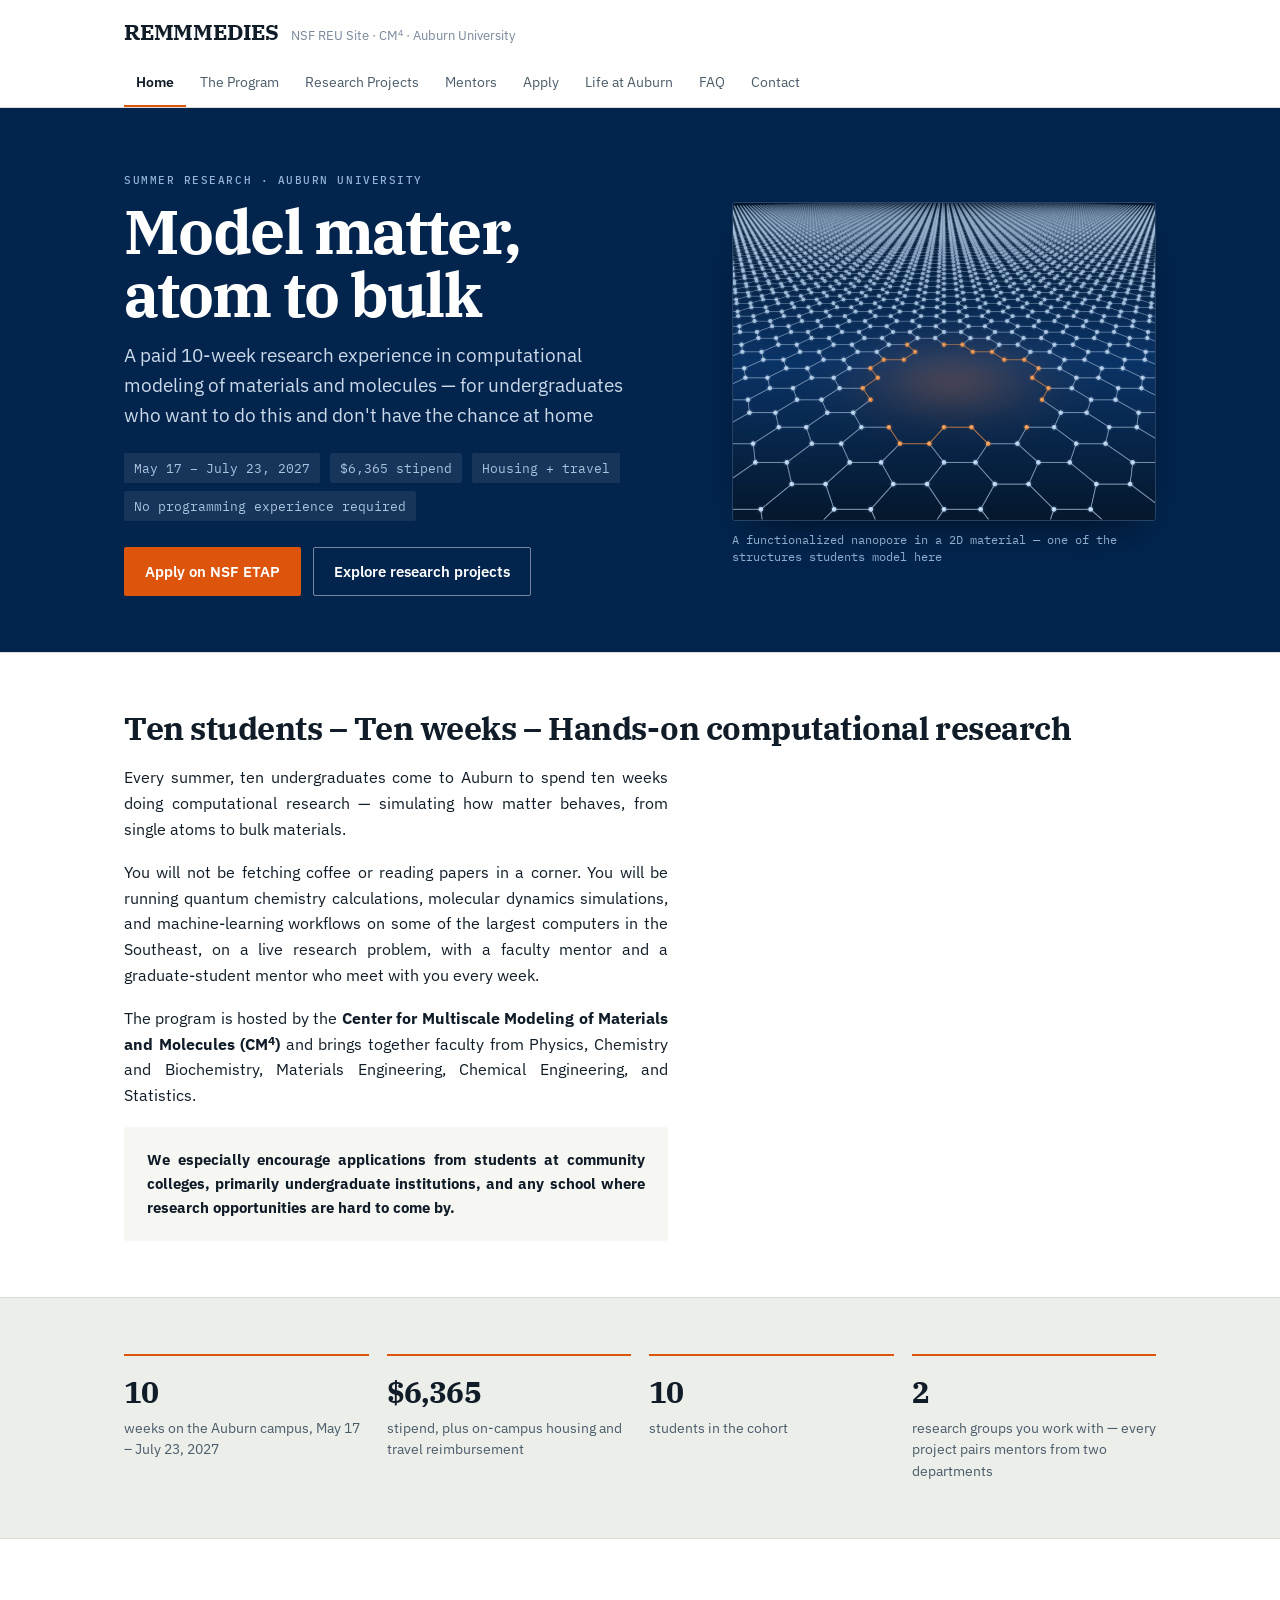
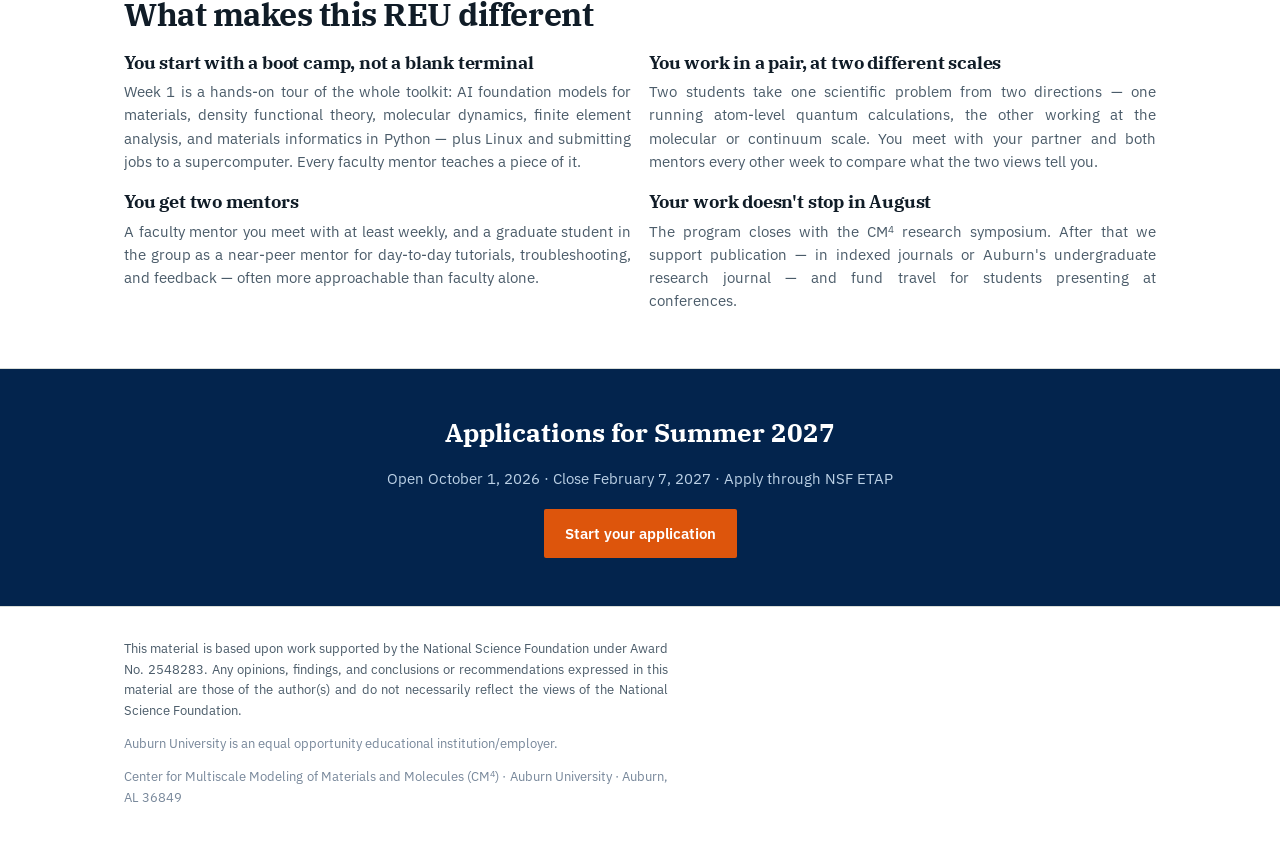
==== commit 7040d677: "Add files via upload" ====
--- a/index.html
+++ b/index.html
@@ -64,6 +64,7 @@
 
 <section class="band paper">
   <div class="wrap stack">
+    <h2 class="sec">Ten students &ndash; Ten weeks &ndash; Hands-on computational research</h2>
     <div class="narrow stack">
       <p>Every summer, ten undergraduates come to Auburn to spend ten weeks doing computational research — simulating how matter behaves, from single atoms to bulk materials.</p>
       <p>You will not be fetching coffee or reading papers in a corner. You will be running quantum chemistry calculations, molecular dynamics simulations, and machine-learning workflows on some of the largest computers in the Southeast, on a live research problem, with a faculty mentor and a graduate-student mentor who meet with you every week.</p>
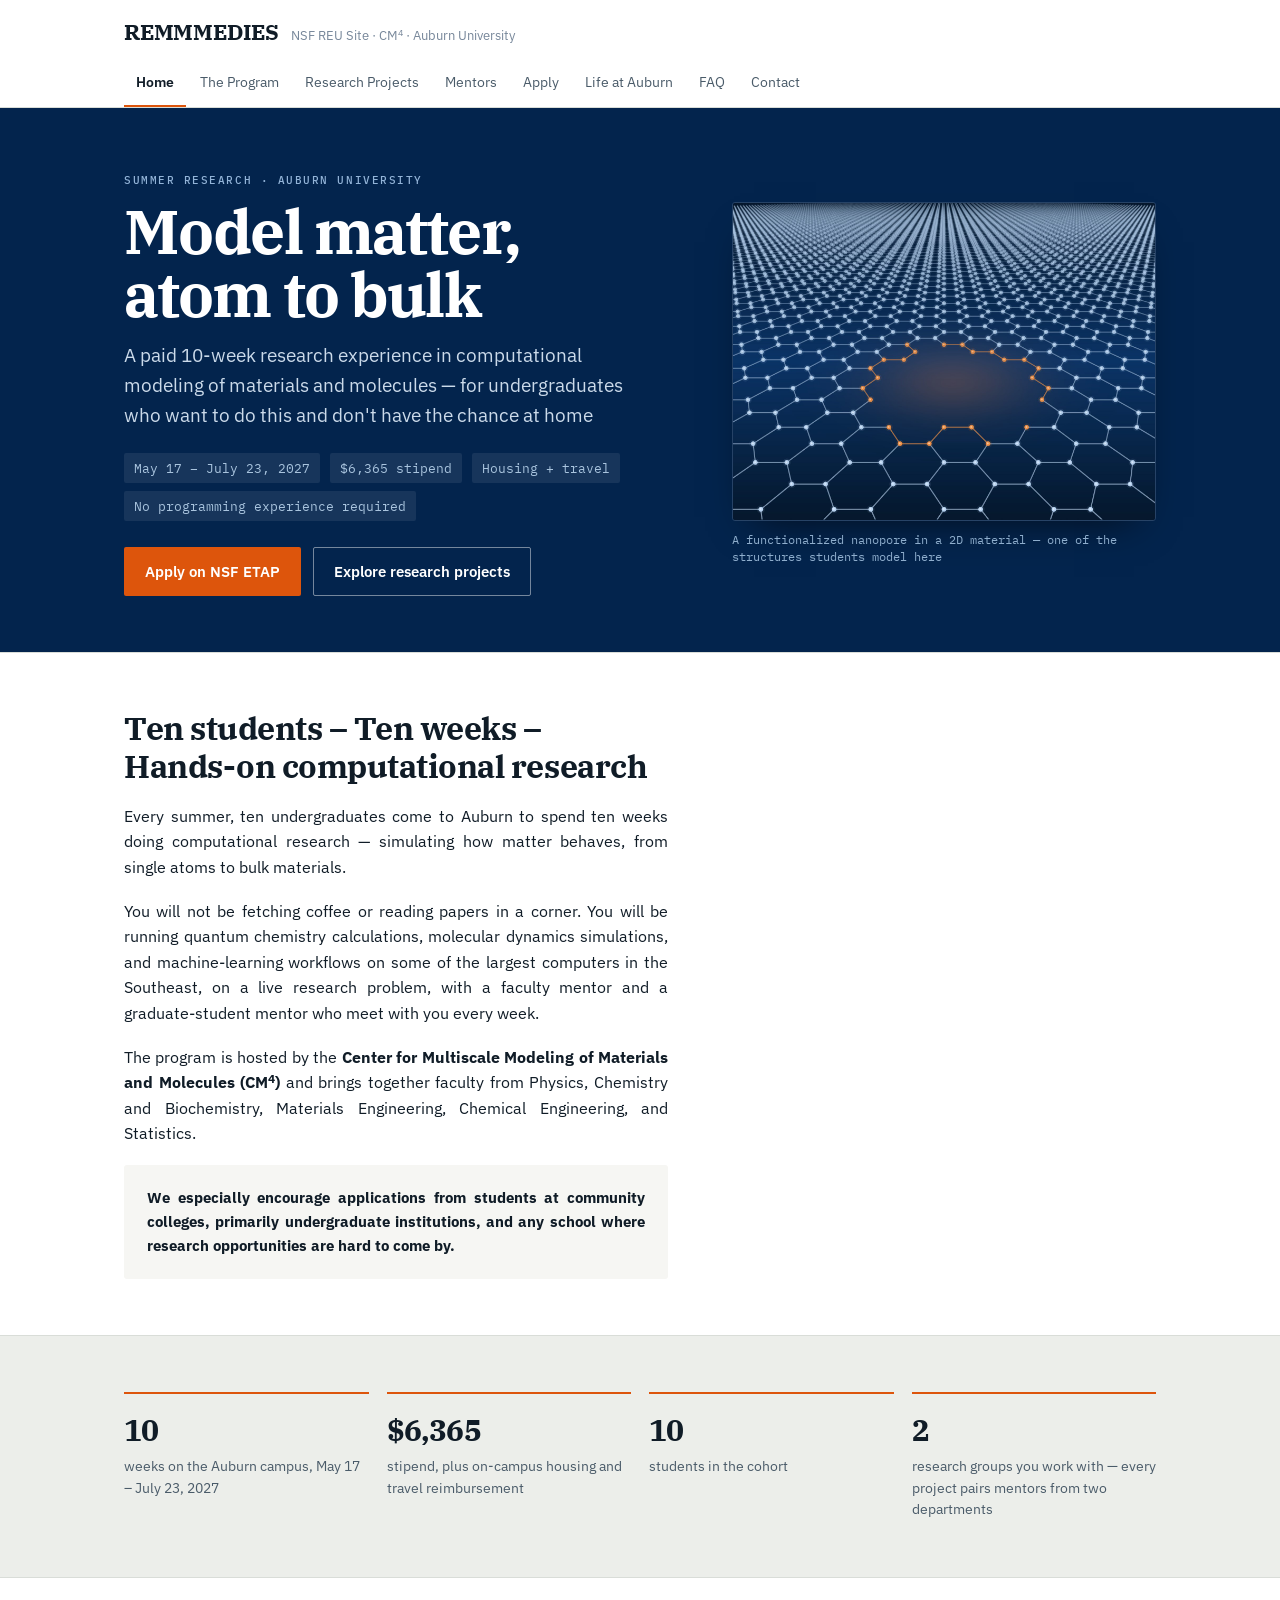
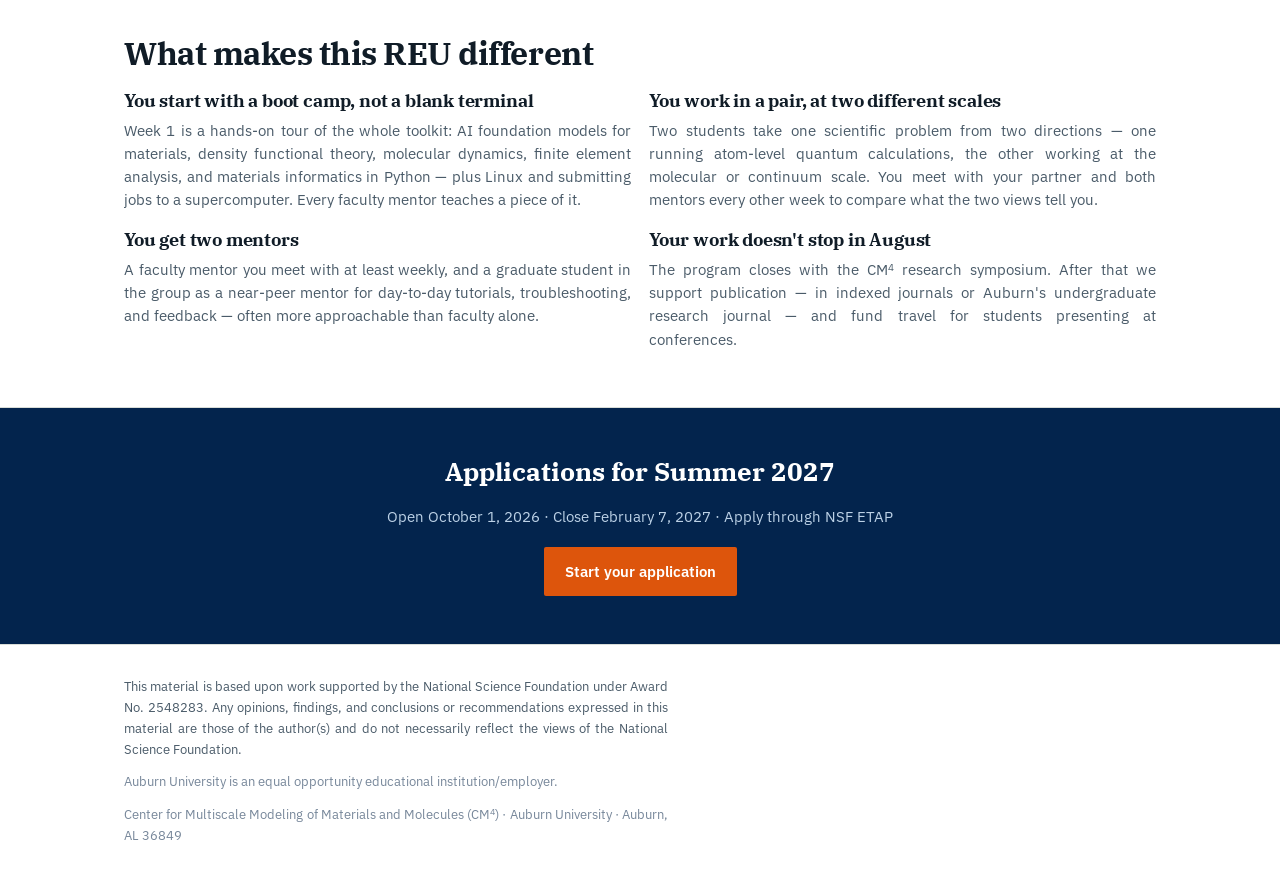
==== commit 9302eb55: "Add files via upload" ====
--- a/index.html
+++ b/index.html
@@ -64,7 +64,7 @@
 
 <section class="band paper">
   <div class="wrap stack">
-    <h2 class="sec">Ten students &ndash; Ten weeks &ndash; Hands-on computational research</h2>
+    <h2 class="sec sec-sm narrow">Ten students &ndash; Ten weeks &ndash; Hands-on computational research</h2>
     <div class="narrow stack">
       <p>Every summer, ten undergraduates come to Auburn to spend ten weeks doing computational research — simulating how matter behaves, from single atoms to bulk materials.</p>
       <p>You will not be fetching coffee or reading papers in a corner. You will be running quantum chemistry calculations, molecular dynamics simulations, and machine-learning workflows on some of the largest computers in the Southeast, on a live research problem, with a faculty mentor and a graduate-student mentor who meet with you every week.</p>
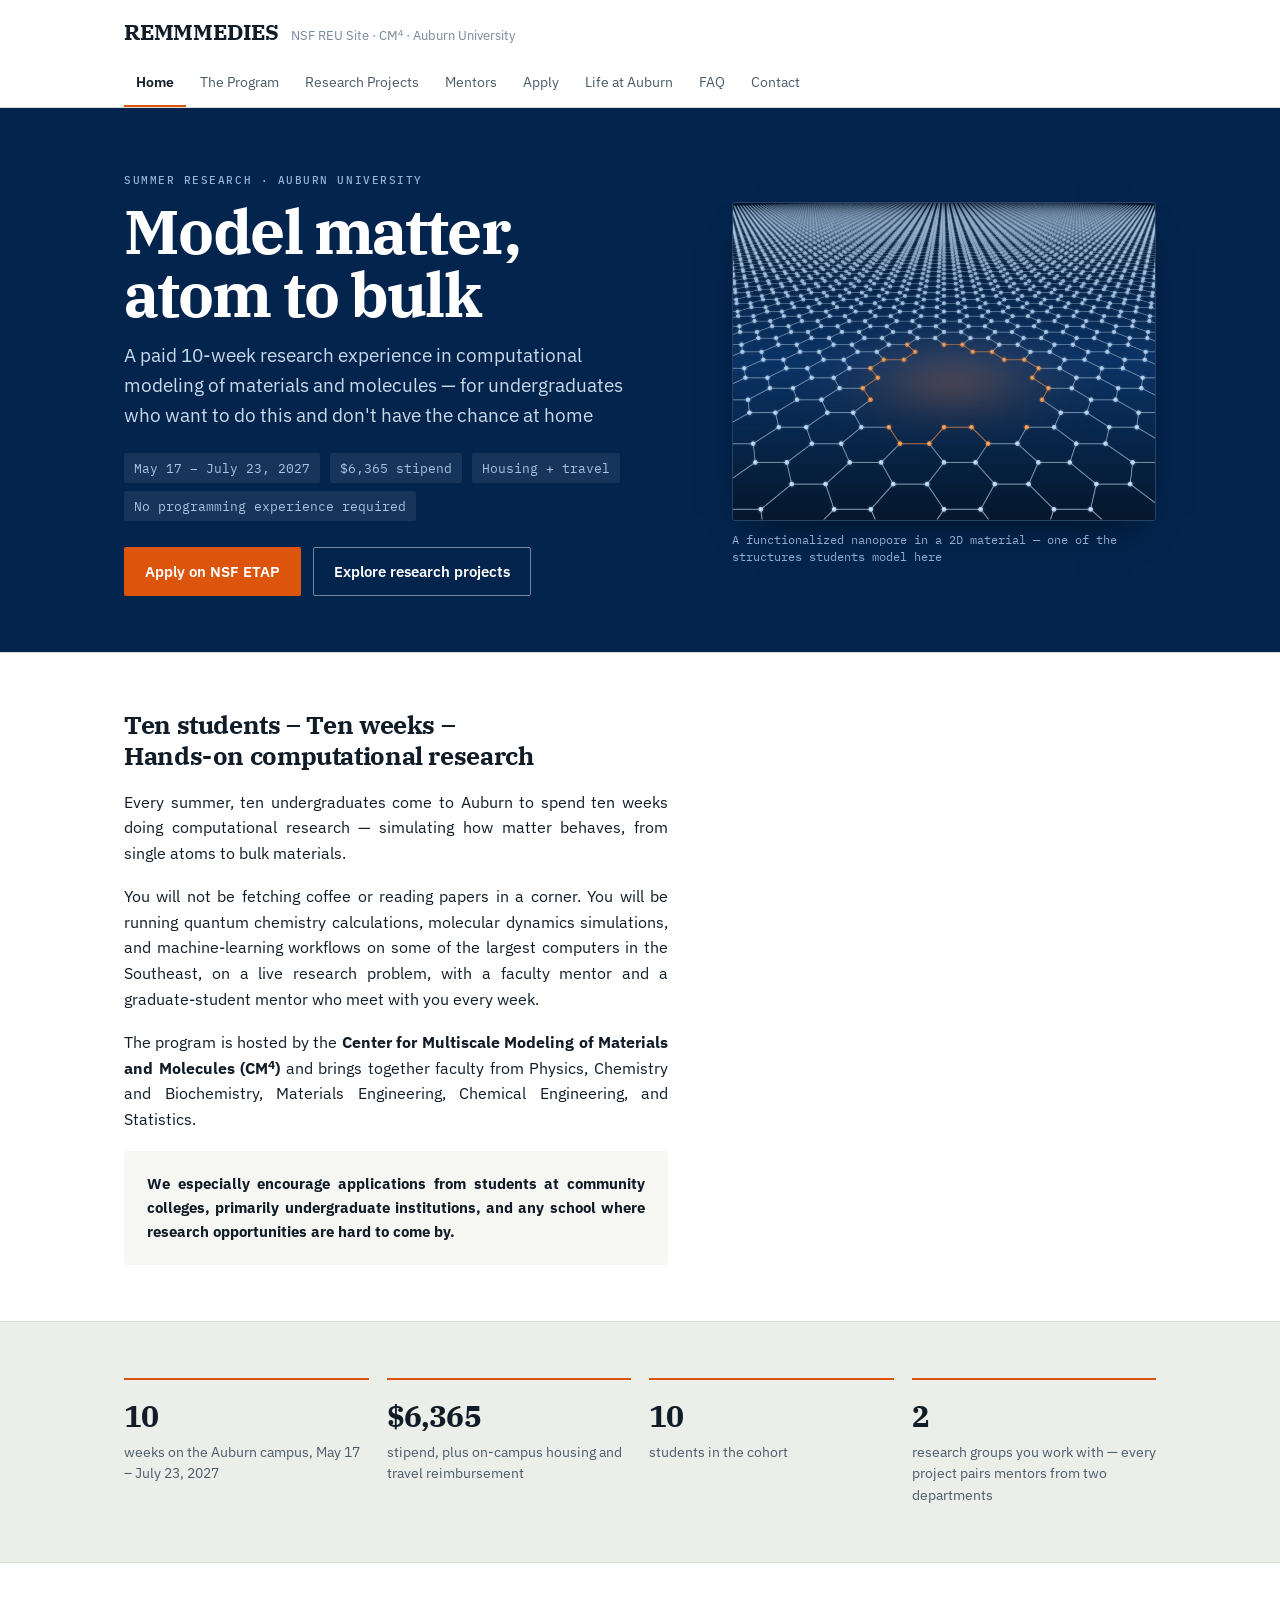
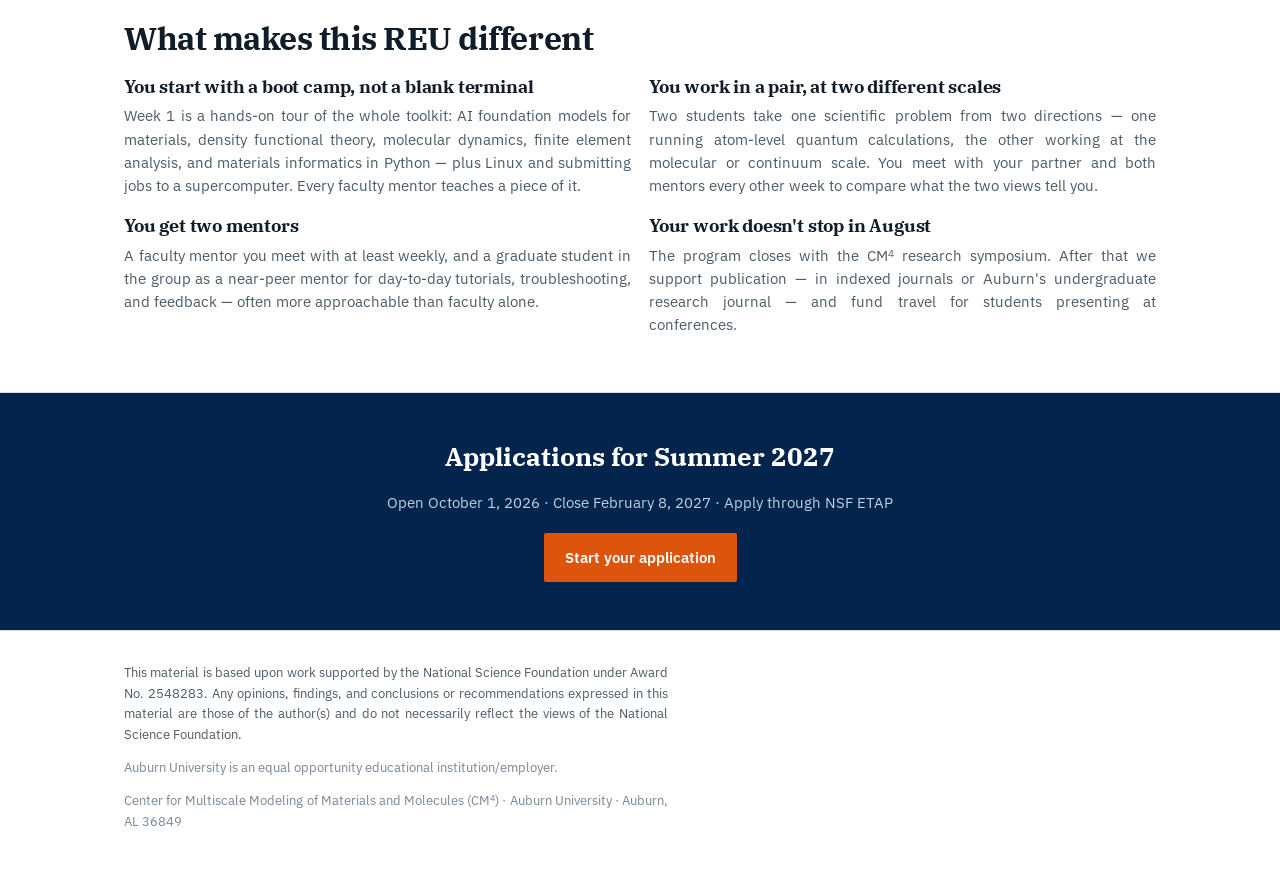
==== commit 800a7525: "Add files via upload" ====
--- a/index.html
+++ b/index.html
@@ -114,7 +114,7 @@
 <section class="ctaband">
   <div class="wrap stack">
     <h2>Applications for Summer 2027</h2>
-    <p>Open October 1, 2026 · Close February 7, 2027 · Apply through NSF ETAP</p>
+    <p>Open October 1, 2026 · Close February 8, 2027 · Apply through NSF ETAP</p>
     <p><a class="btn btn-primary" href="apply.html">Start your application</a></p>
   </div>
 </section>
--- a/assets/css/site.css
+++ b/assets/css/site.css
@@ -117,6 +117,9 @@
 }
 h1.sec,h2.sec{font-size:clamp(24px,3.2vw,32px);letter-spacing:-.015em}
 h3.sub{font-size:19px;letter-spacing:-.01em}
+/* A longer heading that should sit over its own text column rather than span
+   the full page width. */
+h1.sec-sm,h2.sec-sm{font-size:clamp(20px,2.3vw,25px);line-height:1.25}
 .lede{font-size:18px;color:var(--ink-2);max-width:var(--measure)}
 .fineprint{font-size:13px;color:var(--ink-3)}
 
